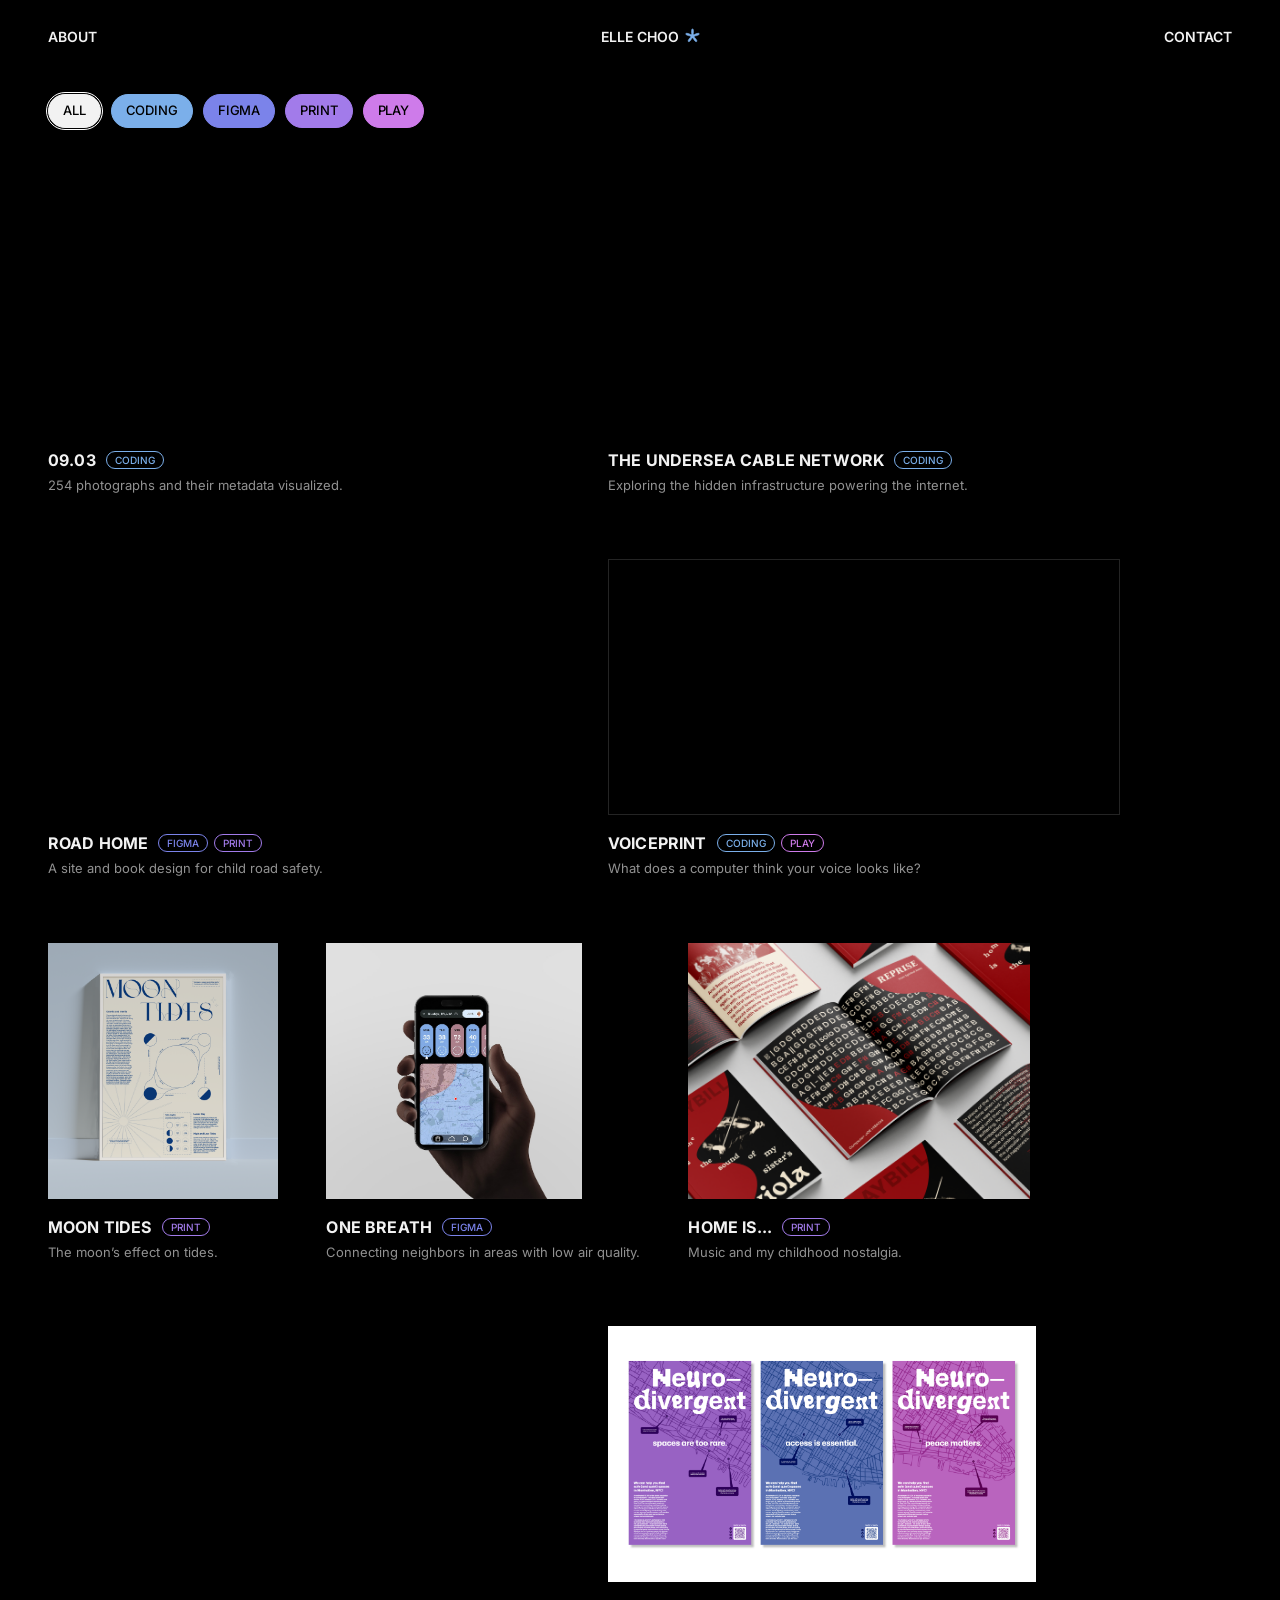
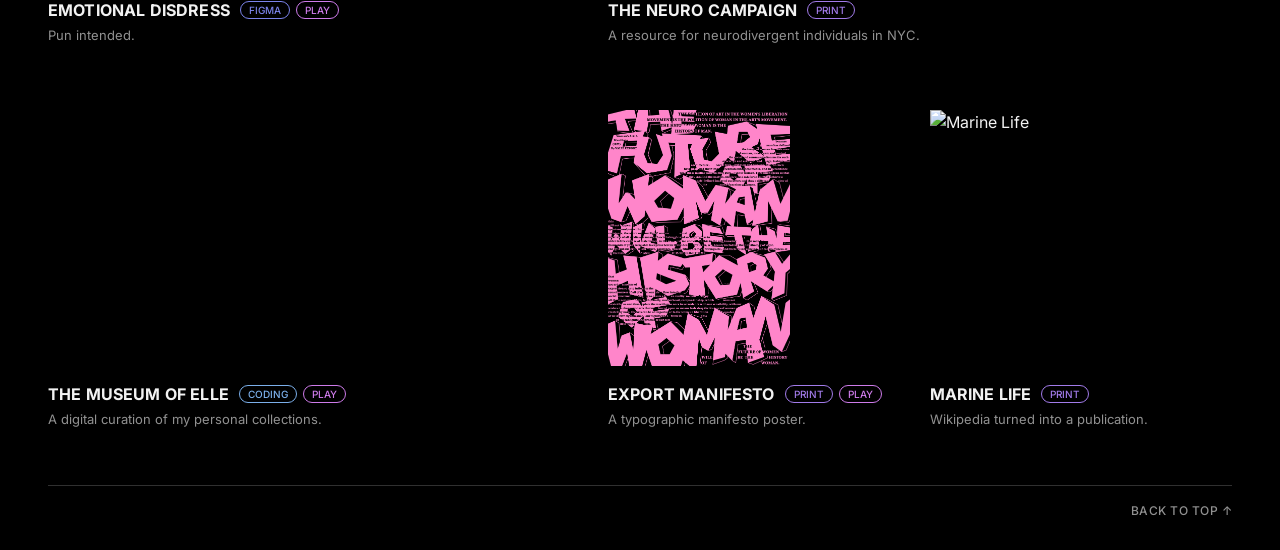
==== index.html @ d329d019 "Mobile project pages: paragraphs sit between the images" ====
<!DOCTYPE html>
<html lang="en">
<head>
  <meta charset="UTF-8">
  <meta name="viewport" content="width=device-width, initial-scale=1.0">
  <title>elle's portfolio</title>
  <meta name="description" content="Graphic and interaction design portfolio of Elle Choo.">
  <link rel="stylesheet" href="style.css">
</head>
<body>

  <header class="site-header">
    <div class="wrap">
      <a class="nav-left" href="#about">about</a>
      <a class="nav-center" href="#"><span class="nav-name nav-name--small">ELLE CHOO</span><span class="nav-name nav-name--big" aria-hidden="true">ELLE CHOO</span></a>

      <div class="nav-right">
        <button class="contact-toggle" id="contact-toggle" type="button">contact</button>
        <div class="contact-menu" id="contact-menu" hidden>
          <a id="contact-email-link" href="mailto:hello@example.com">email</a>
          <a id="contact-linkedin-link" href="#" target="_blank" rel="noopener">linkedin</a>
        </div>
      </div>
    </div>
  </header>

  <main class="wrap">

    <!-- ===================== HOME VIEW ===================== -->
    <div id="home-view">

      <div class="category-filter" id="category-filter" hidden></div>

      <section class="project-list" id="project-list"></section>

      <div class="empty-state" id="empty-state" hidden>
        <p id="empty-message">nothing posted yet — new work will show up here.</p>
      </div>

      <footer class="home-footer" id="home-footer" hidden>
        <button class="to-top" id="to-top" type="button">back to top <span aria-hidden="true">&uarr;</span></button>
      </footer>

    </div>

    <!-- ===================== ABOUT VIEW ===================== -->
    <div id="about-view" hidden>
      <div class="about-main" id="about-content"></div>
    </div>

    <!-- ===================== CONTACT VIEW (phones: the Contact nav opens this instead of a dropdown) ===================== -->
    <div id="contact-view" hidden>
      <div class="contact-page">
        <p class="contact-intro" id="contact-intro"></p>
        <a id="contact-page-email" href="mailto:hello@example.com">email</a>
        <a id="contact-page-linkedin" href="#" target="_blank" rel="noopener">linkedin</a>
      </div>
    </div>

    <!-- ===================== PROJECT VIEW ===================== -->
    <div id="project-view" hidden>
      <a class="back-link" href="#">&larr; back to work</a>

      <div class="project-layout">
        <div class="project-media" id="project-media"></div>

        <aside class="project-sidebar">
          <h1 id="project-title"></h1>
          <div class="project-meta" id="project-meta"></div>
          <p class="project-description pd-full" id="project-description"></p>
          <p class="project-description pd-first" id="project-description-first"></p>
          <a class="project-link" id="project-link" href="#" target="_blank" rel="noopener" hidden>visit site &nearr;</a>
        </aside>
      </div>

      <a class="next-project" id="next-project" href="#" hidden>
        <span class="next-project-eyebrow">Next project</span>
        <span class="next-project-title" id="next-project-title"></span>
        <span class="next-project-arrow" aria-hidden="true">&rarr;</span>
      </a>
    </div>

    <noscript>
      <p style="padding:48px 0;color:#9a9a9a;">this site needs JavaScript enabled to show the work.</p>
    </noscript>

  </main>

  <!-- ===================== LIGHTBOX ===================== -->
  <!-- Click an image, or a video's expand button, to zoom in. Carousels
       through the project's other media with the arrows / arrow keys. -->
  <div class="lightbox" id="lightbox">
    <button class="lightbox-close" id="lightbox-close" type="button" aria-label="Close">&times;</button>
    <button class="lightbox-prev" id="lightbox-prev" type="button" aria-label="Previous">&lsaquo;</button>
    <div class="lightbox-stage" id="lightbox-stage"></div>
    <button class="lightbox-next" id="lightbox-next" type="button" aria-label="Next">&rsaquo;</button>
    <div class="lightbox-counter" id="lightbox-counter"></div>
  </div>

  <!-- ===================== CUSTOM CURSOR ===================== -->
  <!-- Replaces the native pointer site-wide (mouse/trackpad only —
       left alone on touch). See setUpCustomCursor in main.js. -->
  <svg class="cursor-star" id="cursor-star" viewBox="0 0 24 24" aria-hidden="true">
    <path d="M10.18 10.19 C11.71 9.08 9.70 8.10 10.75 2.70 A1.25 1.25 0 0 1 13.25 2.70 C14.30 8.10 12.29 9.08 13.82 10.19 C15.36 11.31 15.67 9.09 21.12 8.42 A1.25 1.25 0 0 1 21.90 10.80 C17.09 13.47 15.54 11.85 14.95 13.66 C14.36 15.46 16.56 15.07 18.89 20.06 A1.25 1.25 0 0 1 16.87 21.52 C12.84 17.77 13.90 15.80 12.00 15.80 C10.10 15.80 11.16 17.77 7.13 21.52 A1.25 1.25 0 0 1 5.11 20.06 C7.44 15.07 9.64 15.46 9.05 13.66 C8.46 11.85 6.91 13.47 2.10 10.80 A1.25 1.25 0 0 1 2.88 8.42 C8.33 9.09 8.64 11.31 10.18 10.19Z"></path>
  </svg>

  <!-- All project content lives here. Edit it by opening admin.html
       locally and using the "Add / edit project" tool — it rewrites
       this block directly. Editing it by hand works too: it's just
       JSON. -->
  <script id="site-data" type="application/json">
{
  "site": {
    "name": "Elle Choo",
    "tagline": "",
    "email": "choom783@newschool.edu",
    "linkedin": "https://www.linkedin.com/in/elle-choo-a069ba279/",
    "photo": "media/images/profile-633ddd57.jpg",
    "about": "My name is Michelle, but I prefer cutting it in half and going by Elle.\n\nI'm a Communication Design student at Parsons School of Design in NYC. I'm a senior now, so if you're wondering how I spend my days, I'm probably stressing about my thesis project lol.\n\nI'm especially interested in data visualization, interaction design, and the weirdly fun intersection of design and code. I like taking information that feels complicated or overwhelming and turning it into something people can actually understand, explore, and interact with. Or sometimes, just making something entirely new out of it!\n\nMy background is rooted in graphic design, with a particular love for typography, visual systems, and all the tiny details that make a design feel right. I tend to be pretty intentional about my work, and I like when every choice has a reason behind it, whether that's the typeface, the way information is organized, how something moves, or what happens when someone interacts with it.\n\nThese days, I'm spending a lot of time in Figma, HTML, CSS, and JavaScript, with some recent experiments in Three.js and creative coding. I also have experience with publication design, motion graphics, and video editing, and I'm always happy to pick up a new tool when a project calls for it.\n\nOutside of design and school, you'll probably find me experimenting with new makeup looks, playing video games, or swimming in any body of water available.",
    "categories": [
      "CODING",
      "FIGMA",
      "PRINT",
      "PLAY"
    ],
    "aboutShort": "My name is Michelle, but I prefer cutting it in half and going by Elle.\n\nCommunication Design senior at Parsons in NYC. Probably stressing about my thesis right now.\n\nI love data visualization, interaction design, and the fun place where design meets code, turning complicated information into something people can explore.\n\nRooted in graphic design. I love typography, visual systems, and tiny details, and I like every choice to have a reason.\n\nLately: Figma, HTML, CSS, JavaScript, and experiments in Three.js. I also do publication design, motion graphics, and video editing.\n\nOutside of design, I'm into makeup, video games, and swimming in any body of water."
  },
  "projects": [
    {
      "id": "example-title",
      "title": "09.03",
      "year": "2026",
      "categories": [
        "CODING"
      ],
      "client": "",
      "summary": "254 photographs and their metadata visualized.",
      "description": "09.03 is a collection of 254 photographs taken on September 3rd across 32 years, from 1995 to 2026. Scraped from Wikimedia Commons, the project explores photographic metadata and how it can be organized and visualized. The collection begins in 1995 because earlier photographs often lacked the metadata needed for the project.\n\nThe YEAR and DEVICE layouts are inspired by tree rings, symbolizing growth and the passage of time while referencing September 3rd as my birthday. YEAR experiments with three-dimensionality, while DEVICE translates the same structure into two dimensions.\n\nNote: Please view the site from a computer. This project has not yet been adapted for mobile use.",
      "website": "https://ellechoo.github.io/256/year-tunnel/index.html",
      "thumbnail": {
        "type": "video",
        "src": "media/images/256DEMO.mov"
      },
      "media": [
        {
          "type": "video",
          "src": "media/images/256DEMO.mov",
          "caption": "Demo video of 09.03."
        },
        {
          "type": "image",
          "src": "media/images/Screenshot 2026-09-28 at 6.15.43 PM.png",
          "caption": ""
        },
        {
          "type": "image",
          "src": "media/images/Screenshot 2026-09-28 at 6.15.50 PM.png",
          "caption": ""
        },
        {
          "type": "image",
          "src": "media/images/Screenshot 2026-09-28 at 6.16.16 PM.png",
          "caption": ""
        },
        {
          "type": "image",
          "src": "media/images/Screenshot 2026-09-28 at 6.17.48 PM.png",
          "caption": ""
        },
        {
          "type": "image",
          "src": "media/images/Screenshot 2026-09-28 at 6.22.28 PM.png",
          "caption": ""
        },
        {
          "type": "image",
          "src": "media/images/Screenshot 2026-09-28 at 6.22.02 PM.png",
          "caption": ""
        },
        {
          "type": "image",
          "src": "media/images/Screenshot 2026-09-28 at 6.20.11 PM.png",
          "caption": ""
        }
      ],
      "order": 1
    },
    {
      "id": "moon-tides",
      "title": "Moon Tides",
      "year": "2025",
      "categories": [
        "PRINT"
      ],
      "client": "",
      "summary": "The moon’s effect on tides.",
      "description": "A poster explaining the science behind the moon’s effect on tides. All graphics were created in Illustrator. Inspired by the title font and the visualization of gravitational pull, I aimed for delicate, flowing visuals built from thin, continuous lines. The layout is structured to guide the viewer through the information in a clear, intuitive sequence, balancing scientific clarity with an elegant visual style.",
      "website": "",
      "thumbnail": {
        "type": "image",
        "src": "media/images/moon-tides-c93d2ccc.png"
      },
      "media": [
        {
          "type": "image",
          "src": "media/images/moon-tides-c93d2ccc.png",
          "caption": "27 x 40 inches."
        },
        {
          "type": "image",
          "src": "media/images/mooncollage-1.png",
          "caption": ""
        }
      ],
      "order": 2
    },
    {
      "id": "the-undersea-cable-network",
      "title": "The Undersea Cable Network",
      "year": "2026",
      "categories": [
        "CODING"
      ],
      "client": "",
      "summary": "Exploring the hidden infrastructure powering the internet.",
      "description": "This project is an interactive, scroll-driven visualization that explores the hidden infrastructure powering the internet. Rather than mapping cables by their physical routes, the project reveals relationships between networks through shared landing points, offering alternative ways of understanding global connectivity. Built entirely from scraped real-world data, the visualization combines generative layouts, animation, and minimalist forms to uncover patterns in ownership, geography, and the age of nearly 700 submarine cables. By transforming complex datasets into an abstract visual experience, the project invites viewers to see the internet’s physical backbone from a new perspective.\n\nNote: The mobile version has a lot of lag. I highly recommend viewing this project on a computer.",
      "website": "https://ellechoo.github.io/Complex-Images/index.html",
      "thumbnail": {
        "type": "video",
        "src": "media/images/elle_video_for_rundgang copy.mov"
      },
      "media": [
        {
          "type": "video",
          "src": "media/images/elle_video_for_rundgang copy.mov",
          "caption": "Demo of The Undersea Cable Network."
        },
        {
          "type": "image",
          "src": "media/images/20260719_140919 Topaz Gigapixel 2x scale.png",
          "caption": "Berlin University of the Arts, Rundgang 2026."
        },
        {
          "type": "image",
          "src": "media/images/20260719_140828 Topaz Gigapixel 2x scale.png",
          "caption": "Berlin University of the Arts, Rundgang 2026."
        },
        {
          "type": "image",
          "src": "media/images/image4 copy.png",
          "caption": ""
        },
        {
          "type": "image",
          "src": "media/images/image6 copy.png",
          "caption": ""
        },
        {
          "type": "image",
          "src": "media/images/image2 copy.png",
          "caption": ""
        },
        {
          "type": "image",
          "src": "media/images/image3 copy.png",
          "caption": ""
        },
        {
          "type": "image",
          "src": "media/images/image5 copy.png",
          "caption": ""
        },
        {
          "type": "image",
          "src": "media/images/image7 copy.png",
          "caption": ""
        },
        {
          "type": "image",
          "src": "media/images/mobileimage copy.jpg",
          "caption": "Mobile view of The Undersea Cable Network."
        },
        {
          "type": "video",
          "src": "media/images/mobilegallery copy.mp4",
          "caption": "Mobile view of the gallery."
        }
      ],
      "order": 3
    },
    {
      "id": "one-breath",
      "title": "One Breath",
      "year": "2025",
      "categories": [
        "FIGMA"
      ],
      "client": "",
      "summary": "Connecting neighbors in areas with low air quality.",
      "description": "One Breath is a community-focused app designed in Figma that connects neighbors living in areas with low air quality. The app provides real-time air quality updates and weekly forecasts, allowing users to better understand and anticipate environmental conditions in their neighborhood. In addition to monitoring air quality, users can connect with nearby residents through a simple messaging feature and receive timely alerts during sudden or emergency-level air quality drops. Because many of the intended users are older adults who may need additional support, the interface was designed with clarity and accessibility as top priorities. The layout is intentionally simple, with minimal navigation and clear visual hierarchy. A blue-to-orange color gradient is used consistently throughout the app to indicate shifts from good to poor air quality, allowing information to be understood quickly and intuitively. One Breathe aims to combine environmental awareness with community care, emphasizing connection, safety, and ease of use.",
      "website": "",
      "thumbnail": {
        "type": "image",
        "src": "media/images/One Breath Hand Mockup.jpeg"
      },
      "media": [
        {
          "type": "image",
          "src": "media/images/One Breath Hand Mockup.jpeg",
          "caption": ""
        },
        {
          "type": "video",
          "src": "media/images/One Breath Demo.mp4",
          "caption": "Demo of One Breath"
        },
        {
          "type": "image",
          "src": "media/images/new one breath mockup.png",
          "caption": ""
        },
        {
          "type": "image",
          "src": "media/images/one breath second mockup.png",
          "caption": ""
        }
      ],
      "order": 4
    },
    {
      "id": "home-is-the-sound-of-my-sister-s-viola",
      "title": "Home is the sound of my sister's viola",
      "galleryTitle": "Home is...",
      "year": "2025",
      "categories": [
        "PRINT"
      ],
      "client": "",
      "summary": "Music and my childhood nostalgia.",
      "description": "A booklet about the relationship between music and my childhood nostalgia. Its structure follows the flow of an orchestral performance, beginning with the overture, moving through the intermission, and ending with the finale. This format reflects my own history with music. I began playing violin at nine and later switched to viola after my orchestra instructor introduced me to it. After she passed away, the instrument became even more meaningful to me, and orchestra gave me a strong sense of belonging throughout my childhood. Although I stopped playing in high school, my younger sister later took up the viola, and hearing her play brings me back to those earlier years. Visually, the booklet aims to translate sound into typography, while the larger shapes are inspired by red stage curtains to evoke the feeling of a performance unfolding.",
      "website": "",
      "thumbnail": {
        "type": "image",
        "src": "media/images/HomeBookPic.png"
      },
      "media": [
        {
          "type": "image",
          "src": "media/images/HomeBookPic.png",
          "caption": "6 x 9 inches."
        },
        {
          "type": "image",
          "src": "media/images/zmockup-cover.png",
          "caption": ""
        },
        {
          "type": "image",
          "src": "media/images/zmockup-start.png",
          "caption": ""
        },
        {
          "type": "image",
          "src": "media/images/zmockup-swann.png",
          "caption": ""
        },
        {
          "type": "image",
          "src": "media/images/zmockup-swann2.png",
          "caption": ""
        },
        {
          "type": "image",
          "src": "media/images/zmockup-intermission.png",
          "caption": ""
        },
        {
          "type": "image",
          "src": "media/images/zmockup-reprise.png",
          "caption": ""
        },
        {
          "type": "image",
          "src": "media/images/zmockup-pianolessons.png",
          "caption": ""
        },
        {
          "type": "image",
          "src": "media/images/zmockup-finale.png",
          "caption": ""
        }
      ],
      "order": 5
    },
    {
      "id": "the-museum-of-elle",
      "title": "The Museum of Elle",
      "year": "2024",
      "categories": [
        "PLAY",
        "CODING"
      ],
      "client": "",
      "summary": "A digital curation of my personal collections.",
      "description": "A digital curation of my personal collections, mostly photographed and edited by me. Each entry offers a distinct and creative approach to presenting every collection in its own light. I kept the backgrounds simple to let the images shine.",
      "website": "",
      "thumbnail": {
        "type": "video",
        "src": "media/images/The Museum of Elle (for sophmore collection).mp4"
      },
      "media": [
        {
          "type": "video",
          "src": "media/images/The Museum of Elle (for sophmore collection).mp4",
          "caption": "Demo of The Museum of Elle."
        },
        {
          "type": "image",
          "src": "media/images/Collection New Mockup.png",
          "caption": ""
        }
      ],
      "order": 6
    },
    {
      "id": "road-home",
      "title": "Road Home",
      "year": "2026",
      "categories": [
        "FIGMA",
        "PRINT"
      ],
      "client": "",
      "summary": "A site and book design for child road safety.",
      "description": "Reflective road signs were quiet markers of guidance and caution on my daily walks to school. As protective barriers in childhood, they shaped how I understood movement, safety, and the built environment. At night, their glow revealed their subtle role as guardians in the background of everyday life. This website brings this concept to life in an interactive digital format. Combining articles from the ROAD HOME book and navigable layouts, the site explores how road signs, infrastructure, and visibility contribute to child safety in the US. Designed for parents and educators, it emphasizes the role of thoughtful environmental design in supporting children as they move through their communities. Vertical scrolling interactions guide the user through the content in a way that mimics walking down a street, reinforcing the experience of navigating these everyday spaces.\n\nThe ROAD HOME book approaches the same theme as the website ROAD HOME : Navigating Child Safety through a printed, tactile experience. It brings together photographs of road signs around my childhood elementary and middle schools with research on child road safety, using imagery and text to reflect on how these everyday visuals quietly guide and protect children in public spaces.",
      "website": "",
      "thumbnail": {
        "type": "video",
        "src": "media/images/road home website demo copy.mov"
      },
      "media": [
        {
          "type": "video",
          "src": "media/images/road home website demo copy.mov",
          "caption": "Demo of the Road Home site design."
        },
        {
          "type": "image",
          "src": "media/images/Screenshot 2026-11-03 at 10.14.53 PM.png",
          "caption": "Publication spreads (1/2)."
        },
        {
          "type": "image",
          "src": "media/images/Screenshot 2026-11-03 at 10.15.52 PM.png",
          "caption": "Publication spreads (2/2)."
        },
        {
          "type": "image",
          "src": "media/images/Screenshot 2025-11-14 at 5.50.39 PM.png",
          "caption": ""
        },
        {
          "type": "image",
          "src": "media/images/Screenshot 2025-11-14 at 5.48.52 PM.png",
          "caption": ""
        },
        {
          "type": "image",
          "src": "media/images/Screenshot 2025-11-14 at 5.56.59 PM.png",
          "caption": ""
        },
        {
          "type": "image",
          "src": "media/images/Screenshot 2025-11-14 at 5.59.51 PM.png",
          "caption": ""
        },
        {
          "type": "image",
          "src": "media/images/Screenshot 2025-11-14 at 6.00.16 PM.png",
          "caption": ""
        },
        {
          "type": "image",
          "src": "media/images/Screenshot 2025-11-14 at 6.01.27 PM.png",
          "caption": "Frames from the site."
        }
      ],
      "order": 8
    },
    {
      "id": "mantra-poster",
      "title": "EXPORT Manifesto",
      "year": "2024",
      "categories": [
        "PRINT",
        "PLAY"
      ],
      "client": "",
      "summary": "A typographic manifesto poster.",
      "description": "After researching a range of historical manifestos, I selected Women’s Art: A Manifesto (1972) by VALIE EXPORT and designed a typographic manifesto poster. Its title is set in a custom hand-drawn typeface I created, while the body text represents the foundational building blocks that shape and reveal the future women can and will build for themselves. The structured arrangement of the body text also acts as a visual metaphor for the manifesto itself, gradually revealing its central theme as the viewer moves through the composition.",
      "website": "",
      "thumbnail": {
        "type": "image",
        "src": "media/images/Manifesto Poster.jpeg"
      },
      "media": [
        {
          "type": "image",
          "src": "media/images/Manifesto Poster.jpeg",
          "caption": ""
        },
        {
          "type": "image",
          "src": "media/images/manifestocollage-1.png",
          "caption": ""
        },
        {
          "type": "image",
          "src": "media/images/woman poster.png",
          "caption": ""
        }
      ],
      "order": 9
    },
    {
      "id": "idk",
      "title": "Emotional Disdress",
      "year": "2025",
      "categories": [
        "PLAY",
        "FIGMA"
      ],
      "client": "",
      "summary": "Pun intended.",
      "description": "Inspired by classic dress-up games from my childhood, I designed a website that generates a dress based on a specific human emotion. As part of the project, we were required to incorporate generative AI imagery. Working within that limitation, I became interested in what happens when a computer-generated algorithm tries to interpret something as subjective and complex as human emotion, translating nuanced feelings into visual forms like “dresses.” Rather than focusing on basic emotions like happiness or sadness, the game explores more specific feelings that many people may experience but not have a name for. Because the game introduces users to unfamiliar emotional vocabulary, I wanted the experience to be both playful and educational. I used clear directions and accessible sans-serif typography to make the information easy to understand and navigate. The AI-generated dresses are paired with a hand-drawn figure that I illustrated, creating a contrast between the artificial, computer-generated imagery and a more personal, human element.",
      "website": "",
      "thumbnail": {
        "type": "video",
        "src": "media/images/Dress Up Demo Video.mov"
      },
      "media": [
        {
          "type": "video",
          "src": "media/images/Dress Up Demo Video.mov",
          "caption": ""
        },
        {
          "type": "image",
          "src": "media/images/Dress Up Mockup.png",
          "caption": ""
        }
      ],
      "order": 10
    },
    {
      "id": "marine-life",
      "title": "Marine Life",
      "year": "2024",
      "categories": [
        "PRINT"
      ],
      "client": "",
      "summary": "Wikipedia turned into a publication.",
      "description": "A publication that transforms the Wikipedia page on marine life into a curated print experience. Both text and images from the original page are reinterpreted, with visuals stylized using a limited color palette in Photoshop. The book features Minion Pro for body text and Charter for emphasized content.",
      "website": "",
      "thumbnail": {
        "type": "image",
        "src": "media/images/Book_Mockup_1.png"
      },
      "media": [
        {
          "type": "image",
          "src": "media/images/Book_Mockup_1.png",
          "caption": ""
        },
        {
          "type": "image",
          "src": "media/images/Book_Mockup_vert.png",
          "caption": ""
        },
        {
          "type": "image",
          "src": "media/images/Book_Mockup_moon.png",
          "caption": ""
        },
        {
          "type": "image",
          "src": "media/images/Book_Mockup_snake.png",
          "caption": ""
        },
        {
          "type": "image",
          "src": "media/images/Book_Mockup_6.png",
          "caption": ""
        },
        {
          "type": "image",
          "src": "media/images/Marine Life Square.jpeg",
          "caption": ""
        }
      ],
      "order": 11
    },
    {
      "id": "x",
      "title": "The Neuro Campaign",
      "year": "2025",
      "categories": [
        "PRINT"
      ],
      "client": "",
      "summary": "A resource for neurodivergent individuals in NYC.",
      "description": "A conceptual campaign promoting a resource for neurodivergent individuals in New York City. As a city defined by noise, lights, and constant motion, New York can be overwhelming for those seeking accessible or sensory-friendly spaces. This campaign envisions wayfinding and awareness materials placed throughout streets and subway stations to guide people toward supportive environments.\n\nThe posters map upper, mid, and lower Manhattan, highlighting neurodivergent-friendly locations such as quiet parks, low-sensory cafés, and community spaces. Designed as a connected set, they align to create one continuous visual map, reinforcing the idea that accessibility should be an integrated part of the city. The goal is to help New York feel more navigable and welcoming by making pockets of comfort and community easier to find.",
      "website": "",
      "thumbnail": {
        "type": "image",
        "src": "media/images/Screenshot 2026-11-03 at 10.17.00 PM.png"
      },
      "media": [
        {
          "type": "image",
          "src": "media/images/Screenshot 2026-11-03 at 10.17.00 PM.png",
          "caption": ""
        },
        {
          "type": "image",
          "src": "media/images/Neuro Square Mockuo.jpeg",
          "caption": "27 x 40 in each."
        }
      ],
      "order": 12
    },
    {
      "id": "voiceprint",
      "title": "Voiceprint",
      "galleryTitle": "",
      "outline": true,
      "year": "2026",
      "categories": [
        "CODING",
        "PLAY"
      ],
      "client": "",
      "summary": "What does a computer think your voice looks like?",
      "description": "We recognize the people we know by their voice in an instant, but we rarely stop to look at what makes a voice its own. Voiceprint makes those qualities visible in an interesting way.\n\nA visitor reads a short passage about a poodle named Momo, chosen because it covers a wide range of English sounds. While they read, the site listens and measures their voice right in the browser, then builds a 3D voiceprint where every visual part stands for something real. The core takes its color from the note their voice sits on: the twelve notes go round the color wheel, lower voices come out deeper and higher voices paler. Its surface shows timbre, with sun rays for bright voices, a swirl for dark ones, a soft misty edge for breathy voices and spikes for raspy ones. Colored patches across the core map how they shape their vowels, and a structure around it shows their accent, with each accent family taking its own form and mixed accents layering together. Small stars mark the pauses in their reading, and a turning ring of rocks shows how fast they speak, colored by the highest note they reached.\n\nEach portrait comes with a plain-language breakdown that explains what was measured and how it shaped the picture. It then joins a public archive, where visitors can browse every voice as a drifting field or a turning globe, search by name, and filter by accent, note and timbre. The recording itself is never stored, only the measurements.\n\nBuilt with Three.js, the Web Audio API, an in-browser accent classifier (CommonAccent) and Supabase.\n\nDesigned for both PC and Mobile.",
      "website": "https://ellechoo.github.io/Thesis_Prototype_1/",
      "thumbnail": {
        "type": "video",
        "src": "media/images/voiceprintdemo.mp4"
      },
      "media": [
        {
          "type": "video",
          "src": "media/images/voiceprintdemo.mp4",
          "caption": "Demo video for PC."
        },
        {
          "type": "grid",
          "columns": 2,
          "caption": "",
          "images": [
            {
              "src": "media/images/voiceprint-pc/Screenshot 2026-11-03 at 11.11.41 PM.png"
            },
            {
              "src": "media/images/voiceprint-pc/Screenshot 2026-11-03 at 11.15.28 PM.png"
            },
            {
              "src": "media/images/voiceprint-pc/Screenshot 2026-11-03 at 11.16.13 PM.png"
            },
            {
              "src": "media/images/voiceprint-pc/Screenshot 2026-11-03 at 11.16.50 PM.png"
            },
            {
              "src": "media/images/voiceprint-pc/Screenshot 2026-11-03 at 11.17.28 PM.png"
            },
            {
              "src": "media/images/voiceprint-pc/Screenshot 2026-11-03 at 11.17.47 PM.png"
            },
            {
              "src": "media/images/voiceprint-pc/Screenshot 2026-11-03 at 11.16.59 PM.png"
            },
            {
              "src": "media/images/voiceprint-pc/Screenshot 2026-11-03 at 11.14.57 PM.png"
            },
            {
              "src": "media/images/voiceprint-pc/Screenshot 2026-11-03 at 11.19.09 PM.png"
            },
            {
              "src": "media/images/voiceprint-pc/Screenshot 2026-11-03 at 11.19.54 PM.png"
            }
          ]
        },
        {
          "type": "video",
          "src": "media/images/voiceprint-mobile-demo.mp4",
          "caption": "Demo video for mobile."
        },
        {
          "type": "grid",
          "columns": 3,
          "caption": "",
          "images": [
            {
              "src": "media/images/voiceprint-mobile-screenshots/01-join.png"
            },
            {
              "src": "media/images/voiceprint-mobile-screenshots/02-record.png"
            },
            {
              "src": "media/images/voiceprint-mobile-screenshots/03-recording.png"
            },
            {
              "src": "media/images/voiceprint-mobile-screenshots/04-voiceprint.png"
            },
            {
              "src": "media/images/voiceprint-mobile-screenshots/04.5-voiceprint-points-hidden.png"
            },
            {
              "src": "media/images/voiceprint-mobile-screenshots/05-voiceprint-accent.png"
            },
            {
              "src": "media/images/voiceprint-mobile-screenshots/06-voiceprint-rate.png"
            },
            {
              "src": "media/images/voiceprint-mobile-screenshots/06.5-download-id-card.png"
            },
            {
              "src": "media/images/voiceprint-mobile-screenshots/07-voiceprint-pauses.png"
            },
            {
              "src": "media/images/voiceprint-mobile-screenshots/08-measurements.png"
            },
            {
              "src": "media/images/voiceprint-mobile-screenshots/09-accent.png"
            },
            {
              "src": "media/images/voiceprint-mobile-screenshots/10-timbre.png"
            },
            {
              "src": "media/images/voiceprint-mobile-screenshots/11-rhythm.png"
            },
            {
              "src": "media/images/voiceprint-mobile-screenshots/12-vowels.png"
            },
            {
              "src": "media/images/voiceprint-mobile-screenshots/13-archive.png"
            },
            {
              "src": "media/images/voiceprint-mobile-screenshots/14-archive-filter.png"
            },
            {
              "src": "media/images/voiceprint-mobile-screenshots/15-archive-filtered.png"
            },
            {
              "src": "media/images/voiceprint-mobile-screenshots/16-archive-globe.png"
            }
          ]
        }
      ],
      "order": 13
    }
  ]
}
  </script>

  <script src="main.js" defer></script>
</body>
</html>
---- style.css ----
/* ============================================
   PORTFOLIO — base styles
   Black & white, Inter throughout.
   ============================================ */

@import url('https://fonts.googleapis.com/css2?family=Inter:ital,wght@0,400;0,500;0,600;0,700;1,500;1,600&display=swap');

/* Array (Frode Helland, via Fontshare — free for personal/commercial
   use) — used for headings only (Semibold), see .project-sidebar h1 /
   .next-project-title below, plus the nav name on the about page
   (body.is-about .nav-center). Everything else stays Inter. */
@font-face {
  font-family: 'Array';
  src: url('fonts/Array-Regular.woff2') format('woff2');
  font-weight: 400;
  font-style: normal;
  font-display: swap;
}
@font-face {
  font-family: 'Array';
  src: url('fonts/Array-Semibold.woff2') format('woff2');
  font-weight: 600;
  font-style: normal;
  font-display: swap;
}
@font-face {
  font-family: 'Array';
  src: url('fonts/Array-Bold.woff2') format('woff2');
  font-weight: 700;
  font-style: normal;
  font-display: swap;
}

:root {
  /* Dark theme: black page background, off-white ink, and a slightly
     raised "surface" tone for cards/menus/placeholders so they read
     as distinct from the page behind them. */
  --bg: #000000;
  --ink: #f2f2f2;
  --surface: #1a1a1a;
  --surface-hover: #262626;
  --line: #303030;
  --max-width: 1600px;
  --gutter: 48px;
  --header-height: 64px;
  /* Shared height for every home-page thumbnail (see .project-image
     below) — width is whatever that height works out to for each
     item's own ratio, so nothing gets cropped. Scales with viewport
     width so it stays proportionate at any window size; the min/max
     just keep it from ever going absurdly small or large. Calibrated
     to match "09.03"'s video at a normal desktop width. */
  --thumb-height: clamp(120px, 20vw, 360px);
  /* Vertical gap between gallery rows only — deliberately its own
     variable rather than reusing --gutter (that one's shared by 6
     other things sitewide: page padding, the gallery's own side
     padding/column-gap, project-media/project-layout gaps, and the
     about-page gap), so it can be larger than the row-to-row column
     gap without changing any of those. */
  --gallery-row-gap: 64px;
}

@media (max-width: 600px) {
  :root {
    --gutter: 20px;
    --gallery-row-gap: 32px;
  }
}

* {
  box-sizing: border-box;
}

html {
  -webkit-font-smoothing: antialiased;
  scroll-behavior: smooth;
  /* Nothing may make the page wider than the screen (that is what let a
     phone zoom out and shifted the nav); content wraps instead. */
  overflow-x: clip;
}

body {
  overflow-x: clip;
  margin: 0;
  background: var(--bg);
  color: var(--ink);
  font-family: 'Inter', -apple-system, BlinkMacSystemFont, sans-serif;
  font-weight: 400;
  line-height: 1.5;
}

a {
  color: inherit;
  text-decoration: none;
}

img, video {
  max-width: 100%;
  display: block;
}

/* Keeps a single word from being stranded alone on the last line of a
   paragraph (an "orphan"). Chrome/Edge/Safari only for now — Firefox
   just wraps normally, so this is a safe, no-downside addition. */
p, figcaption {
  text-wrap: pretty;
}

a:focus-visible,
button:focus-visible,
[tabindex]:focus-visible {
  outline: 2px solid var(--ink);
  outline-offset: 3px;
}

@media (prefers-reduced-motion: reduce) {
  html { scroll-behavior: auto; }
}

/* ---------- Layout shell ---------- */

.wrap {
  max-width: var(--max-width);
  margin: 0 auto;
  padding: 0 var(--gutter);
  width: 100%;
}

/* ---------- Header / nav ---------- */
/* Three items, evenly spread: About / Name / Contact. */

.site-header {
  position: sticky;
  top: 0;
  z-index: 100;
  background: var(--bg);
  height: var(--header-height);
  display: flex;
  align-items: center;
}

/* A little extra air above the nav on larger screens. */
@media (min-width: 601px) {
  .site-header { padding-top: 8px; }
}

.site-header .wrap {
  display: grid;
  grid-template-columns: 1fr auto 1fr;
  align-items: center;
}

.site-header a,
.site-header button.contact-toggle {
  font-size: 14px;
  font-weight: 600;
  text-transform: uppercase;
  color: var(--ink);
  text-decoration: none;
}

.nav-left { justify-self: start; }
.nav-center { justify-self: center; }

/* The name is two stacked copies (see index.html): .nav-name--small is
   the normal in-flow nav text, and .nav-name--big is a second copy
   in the heading font (same as a project page's title,
   .project-sidebar h1), positioned absolutely so it never changes the
   header's layout — About / Contact stay put on every page. On the
   about page (main.js toggles body.is-about) the big copy scales/fades
   up from the small one's size and spot while the small copy fades
   out, which is what makes the change read as one smooth morph
   instead of a font snap. Its cap-tops are lined up with About /
   Contact's (see --nav-big-top below). */
.nav-center {
  position: relative;
  display: grid;
  justify-items: center;
}
.nav-name {
  grid-area: 1 / 1;
  white-space: nowrap;
  transition: opacity 0.45s ease, transform 0.55s cubic-bezier(0.22, 0.8, 0.25, 1);
}
/* On :root (not just the header) so the about page can size its photo
   from the same variable. */
:root {
  /* Big name size = project-page title size. */
  --nav-big-size: clamp(32px, 3.8vw, 48px);
  /* Vertical offset of the big copy's line box from the link's top so
     its capital letters start at the same height as About / Contact's
     (measured: cap-top sits ~0.26em below the top of a line-height:1.1
     Array line box; About's own caps sit ~6px below its box top). */
  --nav-big-top: calc(6px - 0.26 * var(--nav-big-size));
}
.nav-name--big {
  position: absolute;
  left: 50%;
  top: var(--nav-big-top);
  font-family: 'Array', 'Inter', -apple-system, BlinkMacSystemFont, sans-serif;
  font-size: var(--nav-big-size);
  font-weight: 600;
  letter-spacing: -0.01em;
  line-height: 1.1;
  opacity: 0;
  /* Shrunk to ~the small copy's size, scaling about its cap-top line
     so the two copies' tops stay glued together during the morph. */
  transform: translateX(-50%) scale(0.3);
  transform-origin: 50% calc(0.26 * var(--nav-big-size));
  pointer-events: none;
}
body.is-about .nav-name--big {
  opacity: 1;
  transform: translateX(-50%) scale(1);
  pointer-events: auto;
}
body.is-about .nav-name--small {
  opacity: 0;
}

/* Current-page indicator: a small starfish (same shape as
   the cursor) just right of the nav item for the page you're on.
   Absolutely positioned, so it never nudges the nav's layout; fades
   as aria-current moves between items. */
.nav-left,
.nav-center {
  position: relative;
}
.nav-left::after,
.nav-center::after {
  content: "";
  position: absolute;
  left: 100%;
  top: 50%;
  width: 15px;
  height: 15px;
  margin: -8px 0 0 6px;
  background: hsl(212, 72%, 70%);
  -webkit-mask: url("data:image/svg+xml,%3Csvg xmlns='http://www.w3.org/2000/svg' viewBox='0 0 24 24'%3E%3Cpath d='M10.18 10.19 C11.71 9.08 9.70 8.10 10.75 2.70 A1.25 1.25 0 0 1 13.25 2.70 C14.30 8.10 12.29 9.08 13.82 10.19 C15.36 11.31 15.67 9.09 21.12 8.42 A1.25 1.25 0 0 1 21.90 10.80 C17.09 13.47 15.54 11.85 14.95 13.66 C14.36 15.46 16.56 15.07 18.89 20.06 A1.25 1.25 0 0 1 16.87 21.52 C12.84 17.77 13.90 15.80 12.00 15.80 C10.10 15.80 11.16 17.77 7.13 21.52 A1.25 1.25 0 0 1 5.11 20.06 C7.44 15.07 9.64 15.46 9.05 13.66 C8.46 11.85 6.91 13.47 2.10 10.80 A1.25 1.25 0 0 1 2.88 8.42 C8.33 9.09 8.64 11.31 10.18 10.19Z' stroke='black' stroke-width='0.9' stroke-linejoin='round'/%3E%3C/svg%3E") center / contain no-repeat;
  mask: url("data:image/svg+xml,%3Csvg xmlns='http://www.w3.org/2000/svg' viewBox='0 0 24 24'%3E%3Cpath d='M10.18 10.19 C11.71 9.08 9.70 8.10 10.75 2.70 A1.25 1.25 0 0 1 13.25 2.70 C14.30 8.10 12.29 9.08 13.82 10.19 C15.36 11.31 15.67 9.09 21.12 8.42 A1.25 1.25 0 0 1 21.90 10.80 C17.09 13.47 15.54 11.85 14.95 13.66 C14.36 15.46 16.56 15.07 18.89 20.06 A1.25 1.25 0 0 1 16.87 21.52 C12.84 17.77 13.90 15.80 12.00 15.80 C10.10 15.80 11.16 17.77 7.13 21.52 A1.25 1.25 0 0 1 5.11 20.06 C7.44 15.07 9.64 15.46 9.05 13.66 C8.46 11.85 6.91 13.47 2.10 10.80 A1.25 1.25 0 0 1 2.88 8.42 C8.33 9.09 8.64 11.31 10.18 10.19Z' stroke='black' stroke-width='0.9' stroke-linejoin='round'/%3E%3C/svg%3E") center / contain no-repeat;
  opacity: 0;
  transition: opacity 0.35s ease;
  pointer-events: none;
}
.nav-right[aria-current="page"]::after {
  content: "";
  position: absolute;
  right: 100%;
  top: 50%;
  width: 15px;
  height: 15px;
  margin: -8px 6px 0 0;
  background: hsl(212, 72%, 70%);
  -webkit-mask: url("data:image/svg+xml,%3Csvg xmlns='http://www.w3.org/2000/svg' viewBox='0 0 24 24'%3E%3Cpath d='M10.18 10.19 C11.71 9.08 9.70 8.10 10.75 2.70 A1.25 1.25 0 0 1 13.25 2.70 C14.30 8.10 12.29 9.08 13.82 10.19 C15.36 11.31 15.67 9.09 21.12 8.42 A1.25 1.25 0 0 1 21.90 10.80 C17.09 13.47 15.54 11.85 14.95 13.66 C14.36 15.46 16.56 15.07 18.89 20.06 A1.25 1.25 0 0 1 16.87 21.52 C12.84 17.77 13.90 15.80 12.00 15.80 C10.10 15.80 11.16 17.77 7.13 21.52 A1.25 1.25 0 0 1 5.11 20.06 C7.44 15.07 9.64 15.46 9.05 13.66 C8.46 11.85 6.91 13.47 2.10 10.80 A1.25 1.25 0 0 1 2.88 8.42 C8.33 9.09 8.64 11.31 10.18 10.19Z' stroke='black' stroke-width='0.9' stroke-linejoin='round'/%3E%3C/svg%3E") center / contain no-repeat;
  mask: url("data:image/svg+xml,%3Csvg xmlns='http://www.w3.org/2000/svg' viewBox='0 0 24 24'%3E%3Cpath d='M10.18 10.19 C11.71 9.08 9.70 8.10 10.75 2.70 A1.25 1.25 0 0 1 13.25 2.70 C14.30 8.10 12.29 9.08 13.82 10.19 C15.36 11.31 15.67 9.09 21.12 8.42 A1.25 1.25 0 0 1 21.90 10.80 C17.09 13.47 15.54 11.85 14.95 13.66 C14.36 15.46 16.56 15.07 18.89 20.06 A1.25 1.25 0 0 1 16.87 21.52 C12.84 17.77 13.90 15.80 12.00 15.80 C10.10 15.80 11.16 17.77 7.13 21.52 A1.25 1.25 0 0 1 5.11 20.06 C7.44 15.07 9.64 15.46 9.05 13.66 C8.46 11.85 6.91 13.47 2.10 10.80 A1.25 1.25 0 0 1 2.88 8.42 C8.33 9.09 8.64 11.31 10.18 10.19Z' stroke='black' stroke-width='0.9' stroke-linejoin='round'/%3E%3C/svg%3E") center / contain no-repeat;
  pointer-events: none;
}
.nav-left[aria-current="page"]::after,
.nav-center[aria-current="page"]::after {
  opacity: 1;
}

/* Small note to the right of a nav item (and its star) on hover /
   keyboard focus. main.js sets data-tip on .nav-center (and on
   .nav-left away from the about page) depending on the page. */
.nav-left::before,
.nav-center::before {
  content: "\2190\00a0\00a0" attr(data-tip);
  position: absolute;
  /* past the star: 9px gap + 13px star + 10px breathing room */
  left: calc(100% + 29px);
  top: 50%;
  z-index: 20;
  padding: 6px 10px;
  border-radius: 999px;
  background: var(--ink);
  color: var(--bg, #fff);
  font-family: 'Inter', sans-serif;
  font-size: 12px;
  font-weight: 500;
  line-height: 1.2;
  letter-spacing: 0;
  text-transform: none;
  white-space: nowrap;
  opacity: 0;
  transform: translate(-4px, -50%);
  transition: opacity 0.2s ease, transform 0.25s ease;
  pointer-events: none;
}
/* On the about page the star lives at ABOUT and the big name is wider
   than the link box, so start the note just past the big name's right
   edge (it is ~4.98x the font size wide) and centre it on the big name. */
/* About's star only ever shows on the about page, where its note is off,
   so the About note sits snug against the word instead. */
.nav-left::before {
  left: calc(100% + 14px);
}
body.is-about .nav-center::before {
  left: calc(50% + var(--nav-big-size) * 2.49 + 16px);
  top: calc(var(--nav-big-top) + var(--nav-big-size) * 0.55);
}
.nav-left[data-tip]:hover::before,
.nav-left[data-tip]:focus-visible::before,
.nav-center[data-tip]:hover::before,
.nav-center[data-tip]:focus-visible::before {
  opacity: 0.85;
  transform: translate(0, -50%);
  transition-delay: 0.15s;
}
.nav-left:not([data-tip])::before,
.nav-center:not([data-tip])::before { display: none; }
/* Not enough room beside the nav items on narrow screens. */
@media (max-width: 800px) {
  .nav-left::before,
  .nav-center::before { display: none; }
}

@media (prefers-reduced-motion: reduce) {
  .nav-name,
  .nav-left::after,
  .nav-left::before,
  .nav-center::after,
  .nav-center::before {
    transition: none;
  }
}

.nav-right { justify-self: end; position: relative; display: flex; align-items: center; }

/* Hover: the text turns the same light blue as the DATA VIZ filter pill
   (the first category's hue in main.js: hsl(212, 72%, 70%)) instead of
   getting an underline. */
.site-header a,
.site-header button.contact-toggle {
  transition: color 0.2s ease;
}
.site-header a:hover,
.site-header a:focus-visible,
.site-header button.contact-toggle:hover,
.site-header button.contact-toggle:focus-visible {
  color: hsl(212, 72%, 70%);
  text-decoration: none;
}

button.contact-toggle {
  background: none;
  border: none;
  padding: 0;
  margin: 0;
  font-family: inherit;
  cursor: pointer;
}

/* ---------- Header: contact dropdown ---------- */
/* Hidden by default; shown on hover (mouse) or via the .is-open class
   (click — needed for touch, and to keep it open once opened). Uses
   a real "display:none" default rather than the [hidden] attribute,
   since an author rule elsewhere would otherwise be free to override
   [hidden]'s display: none.

   The menu opens wider than the "Contact" button and sits a few
   pixels below it, so a straight-line move from the button into the
   menu can dip outside both boxes for a moment (button is narrow,
   menu is wide) and lose :hover before it arrives. The ::before below
   is an invisible strip sized to the menu's own width/position, so
   that entire path stays "inside" nav-right the whole way down. */

.contact-menu {
  display: none;
  position: absolute;
  top: calc(100% + 12px);
  right: 0;
  align-items: flex-end;
  gap: 12px;
  flex-direction: column;
}

.nav-right::before {
  content: "";
  position: absolute;
  top: 100%;
  right: 0;
  width: 160px; /* matches .contact-menu's min-width */
  height: 12px; /* matches the gap above */
}

.nav-right:hover .contact-menu,
.contact-menu.is-open {
  display: flex;
}

/* Each link is its own white pill, same shape and type as the filter pills. */
.contact-menu a {
  display: block;
  white-space: nowrap;
  font-size: 13px;
  font-weight: 500;
  line-height: 1.5;
  letter-spacing: -0.01em;
  text-transform: uppercase;
  padding: 6px 14px;
  border-radius: 999px;
  border: 1px solid var(--pill-color);
  background: var(--pill-color);
  color: var(--bg);
  outline: 1px solid transparent;
  outline-offset: 1.5px;
  transition: outline-color 0.15s ease;
  animation: contact-pill-in 0.25s cubic-bezier(0.25, 0.8, 0.3, 1) both;
}
.contact-menu a { --pill-color: #ffffff; }
.contact-menu a:nth-child(2) { animation-delay: 0.05s; }
/* Hover: the same white ring the filter pills show (the text stays dark
   — the header's blue-on-hover text colour would vanish on the fill). */
.contact-menu a:hover,
.contact-menu a:focus-visible {
  color: var(--bg);
  outline-color: #ffffff;
  opacity: 1;
}
.contact-menu a[hidden] { display: none; }
@keyframes contact-pill-in {
  from { opacity: 0; transform: translateY(-6px); }
  to { opacity: 1; transform: none; }
}
@media (prefers-reduced-motion: reduce) {
  .contact-menu a { animation: none; }
}

/* ---------- Home: empty state ---------- */

.empty-state {
  padding: 96px 0;
  text-align: center;
  color: var(--ink);
  font-size: 15px;
}

/* ---------- Home: category filter ---------- */

.category-filter {
  --ring-off: 2.5; /* how far (px) the active/hover ring reaches past a pill */
  position: relative;
  display: flex;
  flex-wrap: wrap;
  gap: 10px;
  padding: 30px 0 0;
}

/* A single shared ring that slides between pills on hover, rather than
   each pill drawing its own. Sized/positioned in JS (renderCategoryFilter)
   to sit just outside whichever pill is being hovered, and its left/top/
   width/height transitions are what make it glide from one to the next
   instead of jumping. Stays white regardless of the pill's own color, and
   is fully separate from the colored .is-active ring below (a pill can
   show both at once — its own colored "selected" ring, plus this white
   one while the mouse happens to be over it). */
.pill-hover-ring {
  position: absolute;
  box-sizing: border-box;
  border-radius: 999px;
  border: 1px solid #ffffff;
  opacity: 0;
  pointer-events: none;
  transition: left 0.18s ease, top 0.18s ease, width 0.18s ease, height 0.18s ease, opacity 0.15s ease;
}

/* Always filled with its category color and dark text — pressed and
   unpressed look the same fill-wise, unlike the always-outlined
   .pill-tag badges below (that outline/fill contrast is what tells
   the two apart). The only thing that marks "selected" is the outer
   ring (outline), toggled on in .is-active below. */
.pill {
  font-family: inherit;
  font-size: 13px;
  font-weight: 500;
  line-height: 1.5;
  letter-spacing: -0.01em;
  text-transform: uppercase;
  padding: 6px 14px;
  border-radius: 999px;
  border: 1px solid var(--tag-color, var(--ink));
  background: var(--tag-color, var(--ink));
  color: var(--bg);
  cursor: pointer;
  transition: outline-color 0.15s ease;
  outline: 1px solid transparent;
  outline-offset: calc(var(--ring-off, 2.5) * 1px - 1px);
}

.pill.is-active {
  outline-color: #ffffff;
}

/* Small, read-only version of the same pill shape — used as the tag
   badges under each project and in the project page's meta row, so
   they read as "the same thing" as the filter above, just quieter. */
.pill-tag {
  display: inline-block;
  font-size: 11px;
  font-weight: 500;
  padding: 4px 11px;
  border-radius: 999px;
  border: 1px solid var(--tag-color, var(--line));
  color: var(--tag-color, var(--ink));
}

/* ---------- Home: project grid ---------- */
/* A "justified gallery" row layout: every thumbnail shares the same
   height (--thumb-height, set on :root), and each one's width is
   whatever that height works out to for its own ratio — a square
   stays square, a wide video stays wide, nothing is cropped or
   stretched. An item that doesn't fit the remaining space in a row
   just wraps to the next one. Captions below each thumbnail stay
   small and minimal (just tag pills + a modest title). Click a card
   to see the project's full write-up on its own page. */

.project-list {
  padding: var(--gutter) 0 40px;
  display: flex;
  flex-wrap: wrap;
  column-gap: var(--gutter);
  row-gap: var(--gallery-row-gap);
}

/* Phones: a little more air between the filter pills and the first row. */
@media (max-width: 600px) {
  .project-list {
    padding-top: 36px;
  }
}

/* .project-list's own "display: flex" above would otherwise beat the
   browser's default [hidden] rule (same specificity, but an author
   rule always wins over the user-agent one) — same trap as the
   contact-menu below. Needed so hiding the whole grid when a filter
   matches nothing actually hides it. */
.project-list[hidden] {
  display: none;
}

.project-card {
  position: relative;
  cursor: pointer;
  flex: 0 0 auto;
  max-width: 100%;
}

/* No background here (deliberately, see below) and left-aligned
   rather than centered: when a card's width gets pulled wider than
   this image by a long caption below it (.project-caption-top,
   further down), the image should just sit flush left in that extra
   space, with the leftover area reading as plain page background —
   not a visibly different-colored box padded out around it. */
.project-image {
  position: relative;
  height: var(--thumb-height);
  display: flex;
  align-items: center;
  justify-content: flex-start;
}

.project-image img,
.project-image video {
  display: block;
  height: 100%;
  width: auto;
  max-width: 100%;
}

/* Deliberately small and quiet — just enough to identify the project,
   nothing competing with the image above it. */
.project-caption {
  min-width: 0;
  margin-top: 16px;
}

/* Title + category tags share a row, tags sitting right after the
   title rather than pushed out to the far edge (justify-content:
   flex-start, not space-between) — so the gap between them is always
   just the gap value below, the same fixed minimum on every card at
   every screen width, instead of stretching to fill however wide the
   card happens to be. That stretch was the problem this replaced: at
   narrower widths the thumbnail (and so the card) is still often
   wider than title + tags together, and space-between was spreading
   that leftover width out as a growing gap instead of leaving it as
   plain trailing space. flex-wrap: nowrap (plus flex-shrink: 0 +
   white-space: nowrap on .name below, and flex-shrink: 0 on the tags)
   means this row is never allowed to drop the tags to a second line
   or compress anything to fit — title and tags always stay on one
   line at their natural width. Left in normal flow (unlike the image
   above, .project-card doesn't constrain this), so when that natural
   width is wider than the thumbnail (a long title on a narrow/
   portrait image, e.g. a poster), the card itself simply grows to
   fit it — same "justified gallery" wrapping as everything else,
   just with the caption driving the width instead of the image; the
   next card in the row just wraps down if there's no longer room for
   it. The image itself never stretches or gains a background to fill
   that extra width (see .project-image above) — it stays its own
   natural size, flush left under the start of the title. */
.project-caption-top {
  display: flex;
  align-items: center;
  justify-content: flex-start;
  flex-wrap: wrap; /* only wraps when title + tags are wider than the screen */
  gap: 6px 10px;
}

.project-tags {
  display: flex;
  flex-wrap: wrap;
  gap: 6px;
  flex-shrink: 0;
}

/* A touch smaller here than the pill-tag default so a full set of
   tags comfortably fits alongside the title on one line -- sized
   (font-size + tight line-height + padding together) so the capsule's
   own outline reads at about the same height as the title text's
   actual letterforms next to it (.project-caption .name, above,
   is bold + line-height: 1.5, so its 24px box is mostly invisible
   leading around ~17px of visible glyph -- matching that box height
   here would make the tag's visible border look oversized next to it,
   since every pixel of the tag's box is visible, drawn edge). Gallery
   only: this overrides just .project-tags .pill-tag, not the shared
   .pill-tag class the project detail page's own meta-row tags use. */
.project-tags .pill-tag {
  font-size: 10px;
  line-height: 1.2;
  padding: 2px 8px;
}

.project-caption .name {
  display: block;
  font-size: 16px;
  font-weight: 700;
  /* All-caps only on the gallery cards (this class isn't used on the
     project detail page's own title, .project-sidebar h1) -- letter-
     spacing loosened from -0.01em since tight negative tracking reads
     cramped once the letters are capitals. */
  text-transform: uppercase;
  letter-spacing: 0.01em;
  /* One line at its natural width, unless that is wider than the screen.
     It only ever breaks between words (a single word is split only if it is
     wider than the whole card), so a title can't lose its last letter. */
  min-width: 0;
  max-width: 100%;
  overflow-wrap: break-word;
}

/* Subdued relative to the (now bold) title above it -- a quiet
   one-line blurb, not competing for attention. */
.project-caption .summary {
  display: block;
  font-size: 13px;
  font-weight: 400;
  margin-top: 4px;
  opacity: 0.6;
}

/* ---------- Project page ---------- */
/* Media on the left, a ~1/3-width sidebar (title / meta / description)
   on the right, with the full write-up — the home grid only shows a
   small caption per thumbnail. Click any image, or a video's expand
   button, to see it larger in the lightbox (below). */

.back-link {
  display: inline-block;
  font-size: 12px;
  font-weight: 400;
  color: var(--ink);
  text-decoration: underline;
  text-underline-offset: 2px;
  margin: 32px 0 24px;
  transition: color 0.2s ease;
}

/* "back to work" and "visit site" turn the same light blue as the nav on hover. */
.back-link:hover,
.back-link:focus-visible,
.project-link:hover,
.project-link:focus-visible {
  color: hsl(212, 72%, 70%);
}

.project-layout {
  display: grid;
  grid-template-columns: minmax(0, 1fr) minmax(280px, 33%);
  align-items: start;
  gap: var(--gutter);
  padding-bottom: 72px;
}

.project-media {
  display: flex;
  flex-direction: column;
  gap: var(--gutter);
  min-width: 0;
}

.project-media figure {
  position: relative;
  margin: 0;
}

/* Two "skinny" (notably taller-than-wide) images that fall next to
   each other get grouped into one of these by main.js instead of
   each stretching to the full column width and running very tall --
   side by side here, matching heights rather than matching widths
   (so they read as one justified pair, like the home gallery's own
   thumbnails, rather than two images that just happen to be the same
   width but different heights). layoutMediaRows() in main.js does the
   actual sizing -- it knows each image's real aspect ratio already
   (from the same probe that decides what's "skinny"), measures this
   row's rendered width, and sets each figure's image/video to an
   explicit pixel width + height so the pair's combined width exactly
   fills the row at one shared height. flex: 0 0 auto here just means
   the figures hug whatever size that JS gives them, rather than
   flexbox stretching or shrinking it again. */
.project-media .media-row {
  display: flex;
  gap: var(--gutter);
}

.project-media .media-row figure {
  flex: 0 0 auto;
}

.project-media .media-row img,
.project-media .media-row video {
  width: auto;
  max-width: 100%;
}

/* Halving the width again on a phone-sized screen would undercut the
   whole point of pairing skinny images up (smaller, but still clearly
   visible) -- past this width each pair just stacks back into two
   full-width rows, same as an unpaired image. */
@media (max-width: 600px) {
  .project-media .media-row {
    flex-direction: column;
  }
  /* Back to the plain single-image behavior once stacked -- full
     column width each, height following its own natural ratio.
     layoutMediaRows() (main.js) clears the explicit pixel sizing it
     sets for the side-by-side layout whenever it detects this stacked
     state, so this is the only sizing in effect down here. */
  .project-media .media-row img,
  .project-media .media-row video {
    width: 100%;
  }
}

.project-media img,
.project-media video {
  width: 100%;
  background: var(--surface);
}

.project-media img {
  cursor: zoom-in;
}

.project-media figcaption {
  margin: 10px 0 0;
  font-size: 13px;
  color: var(--ink);
}

/* A phone-shaped video on its own: half the column, left-aligned, on wide
   screens (the width of one column of a two-column grid). Phones keep the
   full width. Set by appendSingle() in main.js. */
@media (min-width: 601px) {
  .project-media figure.is-half {
    width: calc(50% - var(--gutter) / 4);
  }
}

/* A group of images shown as a smaller grid (see buildGridFigure in
   main.js). Columns come from --cols (set per group in admin); phones
   use at most two. Each image keeps its own shape. */
.project-media .media-grid {
  display: grid;
  grid-template-columns: repeat(var(--cols, 3), minmax(0, 1fr));
  gap: calc(var(--gutter) / 2);
  align-items: start;
}
.project-media .media-grid img {
  width: 100%;
  height: auto;
  min-width: 0;
}
@media (max-width: 600px) {
  .project-media .media-grid {
    grid-template-columns: repeat(var(--cols-m, 2), minmax(0, 1fr));
    gap: 8px;
  }
}

/* Expand affordance — the only way into the lightbox for a video
   (clicking the video itself needs to reach its own play controls). */
.media-expand {
  position: absolute;
  right: 14px;
  bottom: 14px;
  width: 34px;
  height: 34px;
  border-radius: 50%;
  border: none;
  background: rgba(10, 10, 10, 0.55);
  color: var(--ink);
  display: flex;
  align-items: center;
  justify-content: center;
  cursor: pointer;
}

.media-expand:hover {
  background: rgba(10, 10, 10, 0.8);
}

.media-expand svg {
  width: 15px;
  height: 15px;
  fill: none;
  stroke: currentColor;
  stroke-width: 1.6;
}

.project-sidebar {
  min-width: 0;
  position: sticky;
  top: calc(var(--header-height) + 24px);
}

/* The description exists twice: whole, in the side column (wide screens),
   and split into paragraphs on phones -- the first under the title, the
   rest between the images (.media-text, added by renderProjectMedia).
   Phones' rules further down switch which one shows. */
.project-description.pd-first,
.project-media .media-text {
  display: none;
}

/* Wide screens: the text column scrolls by itself, so a long description
   (Voiceprint's, say) can be read in full without scrolling past all the
   images first. It is as tall as the space under the nav, the scrollbar is
   hidden, and a soft fade at the top/bottom edge (classes set by
   updateSidebarFade in main.js) shows there is more. Once its text has
   been scrolled to the end the page scrolls on as usual. */
@media (min-width: 901px) {
  .project-sidebar {
    max-height: calc(100vh - var(--header-height) - 48px);
    overflow-y: auto;
    scrollbar-width: none;
  }
  .project-sidebar::-webkit-scrollbar { display: none; }
  .project-sidebar.fade-bottom {
    -webkit-mask-image: linear-gradient(to bottom, #000 calc(100% - 56px), transparent);
    mask-image: linear-gradient(to bottom, #000 calc(100% - 56px), transparent);
  }
  .project-sidebar.fade-top {
    -webkit-mask-image: linear-gradient(to bottom, transparent, #000 56px);
    mask-image: linear-gradient(to bottom, transparent, #000 56px);
  }
  .project-sidebar.fade-top.fade-bottom {
    -webkit-mask-image: linear-gradient(to bottom, transparent, #000 56px, #000 calc(100% - 56px), transparent);
    mask-image: linear-gradient(to bottom, transparent, #000 56px, #000 calc(100% - 56px), transparent);
  }
}

.project-sidebar h1 {
  font-family: 'Array', 'Inter', -apple-system, BlinkMacSystemFont, sans-serif;
  font-size: clamp(32px, 3.8vw, 48px);
  font-weight: 600;
  letter-spacing: -0.01em;
  line-height: 1.1;
  margin: 0 0 22px;
  /* Breaks only between words; a single word is split only if it is wider
     than the whole line. */
  overflow-wrap: break-word;
}

/* Deliberately a bigger gap than the title-to-meta one above (22px)
   than below the meta row here (44px) -- title/meta/tags read as one
   tight group, then a clearer break before the body copy, for a
   sense of hierarchy rather than everything being evenly spaced. */
.project-meta {
  display: flex;
  align-items: center;
  gap: 10px;
  flex-wrap: wrap;
  font-size: 13px;
  color: var(--ink);
  margin-bottom: 44px;
}

.project-description {
  font-size: 15px;
  color: var(--ink);
  white-space: pre-line;
  /* Long words may be hyphenated (7+ letters, at least 3 on each side of
     the break) to keep the right edge of the text even. */
  hyphens: auto;
  -webkit-hyphens: auto;
  hyphenate-limit-chars: 7 3 3;
}

.project-link {
  display: inline-flex;
  align-items: center;
  gap: 4px;
  margin-top: 16px;
  font-size: 12px;
  font-weight: 400;
  color: var(--ink);
  transition: color 0.2s ease;
  text-decoration: underline;
  text-underline-offset: 2px;
}
.project-link[hidden] { display: none; }

@media (max-width: 900px) {
  .project-layout {
    grid-template-columns: minmax(0, 1fr);
  }
  .project-sidebar {
    position: static;
    order: -1;
  }
  /* The fluid clamp() above is already sitting at its 32px floor
     through most of this stacked range (viewport width, not sidebar
     width, drives vw units, and it doesn't cross back above 32px
     until ~842px) -- bump it up a bit specifically here rather than
     raising the floor for every width, so the title reads a little
     more prominent once the page has gone to a single column. */
  .project-sidebar h1 {
    font-size: 38px;
  }
}

/* Narrow phones: the title eases down a little so two-word titles keep
   their words whole instead of crowding the line. */
@media (max-width: 400px) {
  .project-sidebar h1 {
    font-size: clamp(30px, 9.4vw, 38px);
  }
}

/* Phones: the title, its category tags and the year share one line (like
   a gallery card's name + tags) to save height. If they don't fit together
   (a long title or several tags) the tags and year simply drop below. */
@media (max-width: 600px) {
  .project-sidebar {
    display: flex;
    flex-wrap: wrap;
    align-items: center;
    column-gap: 22px;
    row-gap: 12px;
  }
  .project-sidebar h1 {
    flex: 0 0 auto;
    max-width: 100%;
    margin: 0;
  }
  .project-meta {
    flex: 0 1 auto;
    max-width: 100%;
    margin-bottom: 0;
    row-gap: 8px;
    position: relative;
    top: 2px; /* optical nudge so the tag sits level with the title's letters */
  }
  .project-description,
  .project-link {
    flex: 0 0 auto;
  }
  .project-description {
    flex-basis: 100%;
    margin: 16px 0 0;
    font-size: 12px;
    line-height: 1.6;
  }
  /* More air between the end of the text (or the visit-site link) and
     the first image/video. */
  .project-sidebar {
    margin-bottom: 28px;
  }
  .project-layout {
    padding-bottom: 56px;
  }
}

/* Phones: paragraph by paragraph, with the images in between. */
@media (max-width: 600px) {
  .project-description.pd-full {
    display: none;
  }
  .project-description.pd-first {
    display: block;
  }
  .project-description.pd-first:empty {
    display: none;
  }
  .project-media .media-text {
    display: block;
    flex: none;
    margin: 0;
    font-size: 12px;
    line-height: 1.6;
  }
}

/* ---------- Project: next-project link ---------- */
/* A simple "keep going" footer at the bottom of every project page —
   points to whatever's next in the same date order as the gallery
   (renderProject, main.js), wrapping back to the first project after
   the last one. */

.next-project {
  display: flex;
  /* Aligned by their top edges (all three share the same 18px line box)
     rather than by baseline: browsers disagree about the baseline of a
     box with overflow hidden (the title), which nudged it up on iOS. */
  align-items: flex-start;
  justify-content: space-between;
  gap: 16px;
  position: relative;
  margin-top: 0;
  padding: 18px 0 16px;
  color: var(--ink);
  text-decoration: none;
  transition: color 0.2s ease;
}

/* A straight, thin rule above the footer (same one the gallery footer uses). */
.next-project::before {
  content: "";
  position: absolute;
  left: 0;
  right: 0;
  top: 0;
  height: 1px;
  background: var(--line);
  pointer-events: none;
}

.next-project[hidden] {
  display: none;
}

.next-project-eyebrow {
  flex: 0 0 auto;
  font-size: 12px;
  line-height: 1.5;
  font-weight: 500;
  letter-spacing: 0.04em;
  text-transform: uppercase;
  color: inherit;
}

.next-project-title {
  flex: 1 1 auto;
  min-width: 0;
  text-align: right;
  /* Same type as "NEXT PROJECT" beside it and the gallery's "BACK TO TOP":
     one size, one weight, all caps. */
  font-size: 12px;
  font-weight: 500;
  text-transform: uppercase;
  letter-spacing: 0.04em;
  line-height: 1.5;
  overflow: hidden;
  text-overflow: ellipsis;
  white-space: nowrap;
}

.next-project-arrow {
  flex: 0 0 auto;
  font-size: 14px;
  line-height: 18px;
}

/* Hover/focus: the whole link turns the same light blue as the main nav
   (the DATA VIZ hue) instead of underlining. The arrow stays put. */
.next-project:hover,
.next-project:focus-visible {
  color: hsl(212, 72%, 70%);
}

@media (max-width: 600px) {
  .next-project {
    gap: 6px 28px; /* more room between NEXT PROJECT and the title */
    padding: 16px 0 12px;
  }
  /* The title takes whatever width is left between the label and the arrow
     and wraps inside it if it's long, so the arrow never drops to its own line. */
  .next-project-title {
    flex: 1 1 0;
    text-align: left;
    white-space: normal;
  }
}

/* ---------- Lightbox ---------- */

.lightbox {
  display: none;
  position: fixed;
  inset: 0;
  z-index: 1000;
  background: rgba(10, 10, 10, 0.92);
  align-items: center;
  justify-content: center;
}

.lightbox.is-open {
  display: flex;
}

.lightbox-stage {
  width: min(1100px, 86vw);
  max-height: 86vh;
  display: flex;
  align-items: center;
  justify-content: center;
}

.lightbox-stage img,
.lightbox-stage video {
  max-width: 100%;
  max-height: 86vh;
  width: auto;
  height: auto;
  object-fit: contain;
}

.lightbox-close,
.lightbox-prev,
.lightbox-next {
  position: absolute;
  background: none;
  border: none;
  color: var(--ink);
  cursor: pointer;
  display: flex;
  align-items: center;
  justify-content: center;
}

.lightbox-close {
  top: 20px;
  right: 24px;
  font-size: 32px;
  line-height: 1;
  width: 44px;
  height: 44px;
}

.lightbox-prev,
.lightbox-next {
  top: 50%;
  transform: translateY(-50%);
  font-size: 48px;
  line-height: 1;
  width: 64px;
  height: 64px;
}

.lightbox-prev { left: 4px; }
.lightbox-next { right: 4px; }

.lightbox-close:hover,
.lightbox-prev:hover,
.lightbox-next:hover {
  opacity: 0.7;
}

.lightbox-counter {
  position: absolute;
  bottom: 24px;
  left: 50%;
  transform: translateX(-50%);
  color: rgba(255, 255, 255, 0.7);
  font-size: 13px;
}

@media (max-width: 600px) {
  .lightbox-prev, .lightbox-next { width: 44px; height: 44px; font-size: 34px; }
  .lightbox-prev { left: 0; }
  .lightbox-next { right: 0; }
}

/* ---------- Custom cursor ---------- */
/* A single starfish tracks the mouse exactly (no lag/easing —
   this replaces the old dot-plus-separate-lagging-ring setup),
   replacing the native pointer on a real mouse/trackpad (see the
   (hover: hover) media query below); touch devices are left
   completely alone. Uses mix-blend-mode: difference so it stays
   visible whether it's sitting over the black page background or a
   light thumbnail (e.g. Moon Tides' cream poster) without needing
   separate light/dark styling. Position is driven by JS
   (setUpCustomCursor, main.js). Filled solid by default; .is-active
   (hovering anything clickable) grows it and switches it to an
   outline-only star, so the "this is clickable" state reads as a
   distinct shape change, not just a size change. It's an SVG (not a
   bordered div) so the outline can actually follow a four-pointed
   shape — a plain border can't be clipped into a star without the
   corners looking wrong. */
.cursor-star {
  position: fixed;
  top: 0;
  left: 0;
  width: 20px;
  height: 20px;
  overflow: visible;
  pointer-events: none;
  z-index: 1100;
  transform: translate(-50%, -50%);
  mix-blend-mode: difference;
  opacity: 0;
  transition: width 0.2s ease, height 0.2s ease, opacity 0.15s ease;
}

.cursor-star path {
  fill: #ffffff;
  stroke: #ffffff;
  stroke-width: 0.5;
  stroke-linejoin: round;
}

.cursor-star.is-active {
  width: 36px;
  height: 36px;
}

.cursor-star.is-active path {
  fill: none;
  stroke-width: 1.1;
}

/* JS only adds .is-visible once the cursor is actually moving inside
   the window (and removes it when the pointer leaves), so the star
   doesn't appear pinned at the top-left corner before the first
   mousemove, or linger after the mouse leaves the browser entirely. */
.cursor-star.is-visible {
  opacity: 1;
}

/* Trail echoes: short-lived clones of the star (spawned in JS as the
   cursor moves, spaced out and kept brief so the trail stays light
   rather than crowding the page), each one fading and growing
   slightly before removing itself. Purely decorative, so given no
   pointer-events of its own. */
.cursor-echo {
  position: fixed;
  pointer-events: none;
  z-index: 1090;
  overflow: visible;
  mix-blend-mode: difference;
  animation: cursor-echo-fade 1.3s ease-out forwards;
}

.cursor-echo path {
  fill: none;
  stroke: #ffffff;
  stroke-width: 1.1;
  stroke-linejoin: round;
}

@keyframes cursor-echo-fade {
  0% { opacity: 0.3; transform: translate(-50%, -50%) scale(1); }
  100% { opacity: 0; transform: translate(-50%, -50%) scale(1.3); }
}

@media (hover: hover) and (pointer: fine) {
  * {
    cursor: none !important;
  }
}

/* ---------- About page ---------- */
/* The name lives in the nav (see body.is-about above), so this is just
   the photo, centered right under it, with the bio below in a
   comfortable-width column. */

.about-main {
  /* Photo sits close under the nav name: ~24px below its letters (their
     bottoms are ~27px + 0.6em from the page top). The bio is now
     floating bubbles (see the bottom of this section), not in the flow. */
  padding: calc(0.6 * var(--nav-big-size) - 13px) 0 0;
}

.about-layout {
  display: flex;
  flex-direction: column;
  align-items: center;
  gap: 0;
}

/* Photo is exactly as wide as the nav name's letters (~4.906em wide in
   Array), and shifted left a hair so its centre lines up with theirs. */
.about-left {
  width: min(calc(var(--nav-big-size) * 4.906), 100%);
  transform: translateX(calc(var(--nav-big-size) * -0.036));
}

/* Phones: the photo sits in the exact middle of the screen (both ways)
   rather than up under the nav name. */
@media (max-width: 600px) {
  .about-main {
    position: fixed;
    inset: 0;
    padding: 0;
    display: flex;
    align-items: center;
    justify-content: center;
    pointer-events: none; /* only the photo itself catches the pointer */
  }
  .about-layout {
    flex: none;
    width: 100%;
    pointer-events: none;
  }
  .about-left {
    transform: none;
    pointer-events: auto;
  }
}

.about-photo {
  width: 100%;
  aspect-ratio: 1;
  overflow: hidden;
  background: var(--surface);
}

.about-photo img {
  width: 100%;
  height: 100%;
  object-fit: cover;
}

.about-photo.is-empty {
  display: flex;
  align-items: center;
  justify-content: center;
  border: 1px dashed var(--line);
  color: var(--ink);
  font-size: 12px;
  text-align: center;
  padding: 12px;
  line-height: 1.4;
}

/* ---------- About page: floating bubbles ---------- */
/* The page itself never scrolls; the bubbles live in a fixed layer that
   covers the whole window, above the photo (z 50) but below the header
   (z 100: nav buttons + contact menu). The layer ignores the pointer so
   the nav and photo stay usable; only the bubbles catch it. */
html.is-about,
html.is-about body {
  overflow: hidden;
  height: 100%;
}

/* So the bubbles can drift under the nav (the header normally paints an
   opaque black strip), make it see-through on this page and let clicks
   fall through everywhere except the nav items themselves. */
body.is-about .site-header {
  background: transparent;
  pointer-events: none;
}
body.is-about .site-header .nav-left,
body.is-about .site-header .nav-center,
body.is-about .site-header .nav-right,
body.is-about .site-header .contact-menu {
  pointer-events: auto;
}

.about-bubbles {
  position: fixed;
  inset: 0;
  z-index: 50;
  pointer-events: none;
  overflow: hidden;
}

.about-bubble {
  position: absolute;
  left: 0;
  top: 0;
  display: flex;
  align-items: center;
  justify-content: center;
  border-radius: 50%;
  /* Text that overshoots the circle (see INNER in main.js) is cut off here. */
  overflow: hidden;
  color: var(--bubble-ink, #fff);
  pointer-events: auto;
  touch-action: none;
  user-select: none;
  -webkit-user-select: none;
  cursor: grab;
  will-change: transform;
}

/* Layers inside a bubble, bottom to top: the lens canvas (the photo seen
   through the glass, only while over the photo), the color tint, the text. */
.about-bubble::before {
  content: "";
  position: absolute;
  inset: 0;
  z-index: 1;
  background: var(--bubble-color, hsla(240, 72%, 70%, 0.72));
}
.about-bubble-lens {
  position: absolute;
  inset: 0;
  z-index: 0;
  width: 100%;
  height: 100%;
  display: none;
  pointer-events: none;
}

.about-bubble.is-held {
  cursor: grabbing;
  box-shadow: 0 10px 30px rgba(0, 0, 0, 0.45);
}

.about-bubble-text {
  position: relative;
  z-index: 2;
  /* The box is deliberately wider than the bubble (see INNER in main.js);
     without this the flex container would shrink it to the bubble's
     width, leaving empty bands at the left and right. */
  flex: none;
  text-align: center;
  text-transform: uppercase; /* sticky notes keep normal case */
  line-height: 1.38;
  font-weight: 700;
  pointer-events: none;
}

/* One inline-block span per letter so main.js can bend each one (see
   warpBubble). Words stay unbroken; the spaces between them wrap. */
.about-bubble-text .w {
  white-space: nowrap;
}
.about-bubble-text .g {
  display: inline-block;
}

/* ---------- About page: popping + sticky notes ---------- */
/* Double-click a bubble: it swells and vanishes (its CSS variables --px/--py
   freeze where it was) while a ring of droplets flies out. */
.about-bubble.is-popping {
  pointer-events: none;
  transform: translate3d(var(--px), var(--py), 0);
  animation: about-bubble-pop 0.26s ease-out forwards;
}
@keyframes about-bubble-pop {
  0% { transform: translate3d(var(--px), var(--py), 0) scale(1); opacity: 1; }
  45% { transform: translate3d(var(--px), var(--py), 0) scale(1.1); opacity: 1; }
  100% { transform: translate3d(var(--px), var(--py), 0) scale(1.22); opacity: 0; }
}
.about-pop-bit {
  position: absolute;
  left: 0;
  top: 0;
  width: var(--s);
  height: var(--s);
  margin: calc(var(--s) / -2) 0 0 calc(var(--s) / -2);
  border-radius: 50%;
  background: var(--bubble-color);
  pointer-events: none;
  animation: about-pop-bit 0.5s cubic-bezier(0.15, 0.7, 0.3, 1) forwards;
}
@keyframes about-pop-bit {
  from { transform: translate(var(--cx), var(--cy)) scale(1); opacity: 0.9; }
  to { transform: translate(calc(var(--cx) + var(--dx)), calc(var(--cy) + var(--dy))) scale(0.2); opacity: 0; }
}

/* The sticky notes sit in their own full-window layer, below the bubbles
   (z 50) and above the photo; only the notes themselves take the pointer. */
.about-notes {
  position: fixed;
  inset: 0;
  z-index: 40;
  pointer-events: none;
  overflow: hidden;
}
/* Thin lines in each note's colour, from the note back to the photo. */
.about-line-svg {
  position: absolute;
  inset: 0;
  width: 100%;
  height: 100%;
  overflow: hidden;
  pointer-events: none;
}
.about-line {
  stroke-width: 1px;
  stroke-linecap: round;
  animation: about-line-in 0.4s 0.2s ease both;
}
@keyframes about-line-in {
  from { opacity: 0; }
  to { opacity: 1; }
}
@media (prefers-reduced-motion: reduce) {
  .about-line { animation: none; }
}
.about-note {
  position: absolute;
  left: 0;
  top: 0;
  padding: 20px 18px;
  box-sizing: border-box;
  text-wrap: pretty; /* no one-word last lines where supported (main.js also guards it) */
  background: var(--note-color, #f6e58d);
  color: #0f0f0f; /* near-black on light pastel for legibility */
  /* Same type as the project-page body text: size, line height and
     hyphenated ragging (see .project-description). */
  font-size: 15px;
  line-height: 1.5;
  font-weight: 400;
  hyphens: auto;
  -webkit-hyphens: auto;
  hyphenate-limit-chars: 7 3 3;
  border-radius: 2px;
  box-shadow: 0 1px 1px rgba(0, 0, 0, 0.25), 0 12px 26px rgba(0, 0, 0, 0.45);
  transform: rotate(var(--tilt, 0deg));
  pointer-events: auto;
  touch-action: none;
  user-select: none;
  -webkit-user-select: none;
  cursor: grab;
}
@media (max-width: 600px) {
  .about-note {
    font-size: 8px;
    line-height: 1.6;
    padding: 14px 13px;
  }
}
.about-note.is-new {
  animation: about-note-in 0.3s 0.1s cubic-bezier(0.2, 0.9, 0.3, 1.2) both;
}
@keyframes about-note-in {
  from { transform: rotate(var(--tilt, 0deg)) scale(0.55); opacity: 0; }
  to { transform: rotate(var(--tilt, 0deg)) scale(1); opacity: 1; }
}
.about-note.is-dragging {
  cursor: grabbing;
  transform: rotate(var(--tilt, 0deg)) scale(1.03);
  box-shadow: 0 2px 2px rgba(0, 0, 0, 0.25), 0 20px 36px rgba(0, 0, 0, 0.5);
}

/* ---------- About page: instructions ---------- */
.about-hint {
  position: fixed;
  left: 0;
  top: 0;
  z-index: 55; /* over the bubbles so it stays readable; under the nav (100) */
  width: max-content;
  max-width: 172px;
  margin: 0;
  padding: 10px 16px;
  border-radius: 18px;
  background: #ffffff;
  color: var(--bg);
  font-family: 'Inter', sans-serif;
  font-size: 13px;
  font-weight: 500;
  line-height: 1.35;
  letter-spacing: -0.01em;
  text-align: left;
  text-transform: none;
  box-shadow: 0 8px 22px -8px rgba(0, 0, 0, 0.6);
  transform-origin: 0 55%;
  opacity: 1;
  transition: opacity 0.5s ease;
  animation: about-hint-in 0.45s cubic-bezier(0.25, 0.9, 0.3, 1.2) backwards;
  animation-delay: var(--hint-delay, 0.6s);
  pointer-events: none;
}
/* The speech bubble's tail: a small diamond poking toward the photo. */
.about-hint::after {
  content: "";
  position: absolute;
  left: -5px;
  top: calc(50% - 6px);
  width: 12px;
  height: 12px;
  border-radius: 2px;
  background: #ffffff;
  transform: rotate(45deg);
}
.about-hint.is-left {
  transform-origin: 100% 55%;
}
.about-hint.is-left::after {
  left: auto;
  right: -5px;
}
@media (max-width: 600px) {
  .about-hint {
    padding: 8px 12px;
    font-size: 12px;
  }
}
/* Phones: the bubble sits under the photo (there's more height than width
   to spare), on one line, with its tail pointing up at the photo. */
.about-hint.is-below {
  max-width: none;
  white-space: nowrap;
  transform-origin: var(--tail-x, 50%) 0;
}
.about-hint.is-below::after {
  left: calc(var(--tail-x, 50%) - 6px);
  top: -5px;
  right: auto;
}
.about-hint.is-gone {
  opacity: 0;
}
@keyframes about-hint-in {
  from { opacity: 0; transform: scale(0.5); }
  to { opacity: 1; transform: scale(1); }
}
@media (prefers-reduced-motion: reduce) {
  .about-hint { animation: none; }
}

/* ---------- Gallery: filter pops ---------- */
/* Cards leaving swell and fade (with a ring of droplets, like a popped
   bubble); cards arriving pop in with a little overshoot. */
.project-card.is-popping-out {
  pointer-events: none;
  z-index: 2;
  animation: card-pop-out 0.3s ease-out forwards;
}
@keyframes card-pop-out {
  0% { transform: scale(1); opacity: 1; }
  100% { transform: scale(0.94); opacity: 0; }
}
.project-card.is-popping-in {
  animation: card-pop-in 0.42s cubic-bezier(0.25, 0.8, 0.3, 1) both;
  animation-delay: var(--pop-delay, 0s);
}
@keyframes card-pop-in {
  0% { transform: scale(0.9); opacity: 0; }
  100% { transform: scale(1); opacity: 1; }
}
.card-pop-bit {
  position: absolute;
  left: 0;
  top: 0;
  border-radius: 50%;
  pointer-events: none;
  animation: card-pop-bit 0.5s cubic-bezier(0.15, 0.7, 0.3, 1) forwards;
}
@keyframes card-pop-bit {
  from { transform: translate(var(--cx), var(--cy)) scale(1); opacity: 0.9; }
  to { transform: translate(calc(var(--cx) + var(--dx)), calc(var(--cy) + var(--dy))) scale(0.2); opacity: 0; }
}
@media (prefers-reduced-motion: reduce) {
  .project-card.is-popping-out,
  .project-card.is-popping-in,
  .card-pop-bit {
    animation: none;
  }
}

/* ---------- Gallery <-> About: pop out, pop in ---------- */
.is-fx-out { opacity: 0; transition: opacity 0.25s ease; }
.is-fx-in { animation: fx-fade-in 0.5s ease 0.1s both; }
@keyframes fx-fade-in { from { opacity: 0; } to { opacity: 1; } }

/* Leaving About: the photo, notes and hint fade as the bubbles pop. */
#about-view.is-leaving .about-layout,
#about-view.is-leaving .about-notes,
#about-view.is-leaving .about-hint {
  opacity: 0;
  transition: opacity 0.3s ease;
}
/* Arriving: the photo fades up and each bubble swells in (the individual
   `scale` property, so it layers over the JS-driven transform). */
#about-view.is-entering .about-layout { animation: fx-fade-in 0.5s ease both; }
@media (prefers-reduced-motion: reduce) {
  .is-fx-in, #about-view.is-entering .about-layout { animation: none; }
}

/* ---------- Gallery -> project transition ---------- */
/* The flying copy of the clicked thumbnail (positioned/animated by
   main.js; sits above everything but the lightbox). */
.hero-clone {
  position: fixed;
  z-index: 900;
  margin: 0;
  object-fit: cover;
  pointer-events: none;
}
/* The project page fades up around the flying image. */
#project-view.is-hero-entering,
#home-view.is-hero-entering {
  animation: hero-view-in 0.5s ease both;
}
@keyframes hero-view-in {
  from { opacity: 0; }
  to { opacity: 1; }
}
@media (prefers-reduced-motion: reduce) {
  #project-view.is-hero-entering,
  #home-view.is-hero-entering { animation: none; }
}


/* ---------- Contact page (phones) ---------- */
/* On a phone the Contact nav opens this simple page instead of a dropdown
   (which would cover the filter pills). Same white pills as the dropdown. */
#contact-view[hidden] { display: none; }
.contact-page {
  display: flex;
  flex-direction: column;
  align-items: flex-start;
  gap: 14px;
  padding: 44px 0 120px;
}
.contact-page a {
  display: block;
  white-space: nowrap;
  font-size: 14px;
  font-weight: 500;
  line-height: 1.5;
  letter-spacing: -0.01em;
  text-transform: uppercase;
  padding: 9px 20px;
  border-radius: 999px;
  background: #ffffff;
  color: var(--bg);
  border: 1px solid #ffffff;
  outline: 1px solid transparent;
  outline-offset: 1.5px;
  transition: outline-color 0.15s ease;
  animation: contact-pill-in 0.3s cubic-bezier(0.25, 0.8, 0.3, 1) both;
}
.contact-page a + a { animation-delay: 0.06s; }
.contact-page a:hover,
.contact-page a:focus-visible { color: var(--bg); outline-color: #ffffff; }
.contact-page a[hidden] { display: none; }
@media (prefers-reduced-motion: reduce) {
  .contact-page a { animation: none; }
}

/* Quiet intro line above the links. */
.contact-intro {
  margin: 0 0 10px;
  max-width: 30em;
  font-size: 14px;
  line-height: 1.55;
  color: var(--ink);
  text-wrap: pretty;
  animation: contact-intro-in 0.45s ease both;
}
@keyframes contact-intro-in {
  from { opacity: 0; transform: translateY(4px); }
  to { opacity: 1; transform: none; }
}
@media (max-width: 600px) {
  .contact-intro { font-size: 12px; }
}
@media (prefers-reduced-motion: reduce) {
  .contact-intro { animation: none; }
}

/* ---------- Phones: smaller, tighter chrome ---------- */
@media (max-width: 600px) {
  /* No dropdown on a phone; Contact goes to its own page. */
  .contact-menu { display: none !important; }
  .nav-right::before { display: none; }

  .site-header a,
  .site-header button.contact-toggle {
    font-size: 12px;
  }
  /* The current-page star hugs its nav item. */
  .nav-left::after,
  .nav-center::after {
    width: 10px;
    height: 10px;
    margin: -5.4px 0 0 4px;
  }
  .nav-right[aria-current="page"]::after {
    width: 10px;
    height: 10px;
    margin: -5.4px 4px 0 0;
  }

  /* Keeps CONTACT (a button) level with the links beside it. */
  .site-header button.contact-toggle { line-height: 1.5; }
  /* A slightly smaller name on the about page so the nav can breathe. */
  :root { --nav-big-size: 28px; }

  .category-filter { gap: 8px; }
  .pill {
    font-size: 11.5px;
    padding: 5px 12px;
  }
  .project-caption .name { font-size: 14px; }
  .project-tags .pill-tag {
    font-size: 9px;
    padding: 2px 7px;
  }
  .project-caption .summary { font-size: 12px; }
}


/* ---------- No orphans (see also glueLastWords in main.js) ---------- */
p, figcaption, li, .summary, .project-description, .about-hint, .empty-state p {
  text-wrap: pretty;
}
h1, h2, h3 {
  text-wrap: balance;
}
/* Gallery and footer titles use the gentler "pretty": balancing a title that
   already fits on one line could squeeze it and split a word. */
.name, .next-project-title {
  text-wrap: pretty;
}

/* ---------- Faint outline (projects whose images are mostly black) ---------- */
/* Switched on per project in admin ("Faint outline"); a 1px hairline just
   inside the edge of the thumbnail and of the images/videos on its page. */
.project-card.has-outline .project-image img,
.project-card.has-outline .project-image video,
.project-media.has-outline img,
.project-media.has-outline video {
  outline: 1px solid rgba(255, 255, 255, 0.14);
  outline-offset: -1px;
}

/* ---------- Gallery footer: back to top ---------- */
.home-footer {
  position: relative;
  display: flex;
  justify-content: flex-end;
  margin-top: 16px;
  padding: 18px 0 32px;
}
.home-footer[hidden] { display: none; }
/* Same straight, thin rule as the project pages' footer. */
.home-footer::before {
  content: "";
  position: absolute;
  left: 0;
  right: 0;
  top: 0;
  height: 1px;
  background: var(--line);
  pointer-events: none;
}
.to-top {
  background: none;
  border: none;
  padding: 0;
  margin: 0;
  font-family: inherit;
  font-size: 12px;
  font-weight: 500;
  letter-spacing: 0.04em;
  text-transform: uppercase;
  color: var(--ink);
  opacity: 0.6;
  cursor: pointer;
  transition: color 0.2s ease, opacity 0.2s ease;
}
.to-top:hover,
.to-top:focus-visible {
  color: hsl(212, 72%, 70%);
  opacity: 1;
}
@media (max-width: 600px) {
  .to-top {
    font-size: 10px;
  }
}

/* ---------- Page <-> Contact transitions ---------- */
#project-view.is-leaving {
  opacity: 0;
  transition: opacity 0.25s ease;
}
#contact-view.is-leaving .contact-page a,
#contact-view.is-leaving .contact-page .contact-intro {
  opacity: 0;
  transform: scale(0.92);
  transition: opacity 0.22s ease, transform 0.22s ease;
  animation: none;
}
/* The pills pop up like the gallery cards do. */
.contact-page a {
  animation-name: contact-pill-pop;
  animation-duration: 0.42s;
  animation-timing-function: cubic-bezier(0.25, 0.8, 0.3, 1);
}
.contact-page a + a { animation-delay: 0.07s; }
@keyframes contact-pill-pop {
  from { opacity: 0; transform: scale(0.9); }
  to { opacity: 1; transform: scale(1); }
}
/* Contact is its own page now, so there is no hover/click dropdown anywhere. */
.contact-menu { display: none !important; }
.nav-right::before { display: none; }

/* ---------- Phones, round two ---------- */
@media (max-width: 600px) {
  /* No star on phones; the page you're on is light blue instead. */
  .nav-left::after,
  .nav-center::after,
  .nav-right[aria-current="page"]::after {
    display: none;
  }
  .site-header a[aria-current="page"],
  .site-header .nav-right[aria-current="page"] .contact-toggle {
    color: hsl(212, 72%, 70%);
  }

  /* ELLE CHOO stays the same size and font on the about page here, so
     the nav never changes. (The photo keeps its size from --nav-big-size.) */
  body.is-about .nav-name--big {
    opacity: 0;
    transform: translateX(-50%) scale(0.3);
    pointer-events: none;
  }
  body.is-about .nav-name--small {
    opacity: 1;
  }

  /* Filter pills: one line, the same proportions as on desktop (everything
     is in em of --pf, which is 13px there), sitting inside the same page
     gutter as everything else. They scale down only as far as the screen
     requires, so the row ends exactly at the right gutter on narrow phones.
     If more categories are ever added than fit, the row scrolls sideways
     instead of wrapping. */
  .category-filter {
    --pf: min(13px, calc((100vw - 40px - 10px) / 28.3));
    flex-wrap: nowrap;
    gap: calc(var(--pf) * 0.77);
    overflow-x: auto;
    overscroll-behavior-x: contain;
    scrollbar-width: none;
    /* room for the selected pill's ring, which would otherwise be clipped
       (the negative margin cancels it, so the pills line up with the gutter) */
    padding: 30px 5px 6px;
    margin: 0 -5px;
  }
  .category-filter::-webkit-scrollbar { display: none; }
  .pill {
    flex: 0 0 auto;
    font-size: var(--pf);
    padding: calc(var(--pf) * 0.46) calc(var(--pf) * 1.08);
  }
  .project-list { padding-top: 30px; }

  .home-footer { padding-bottom: 24px; }
}
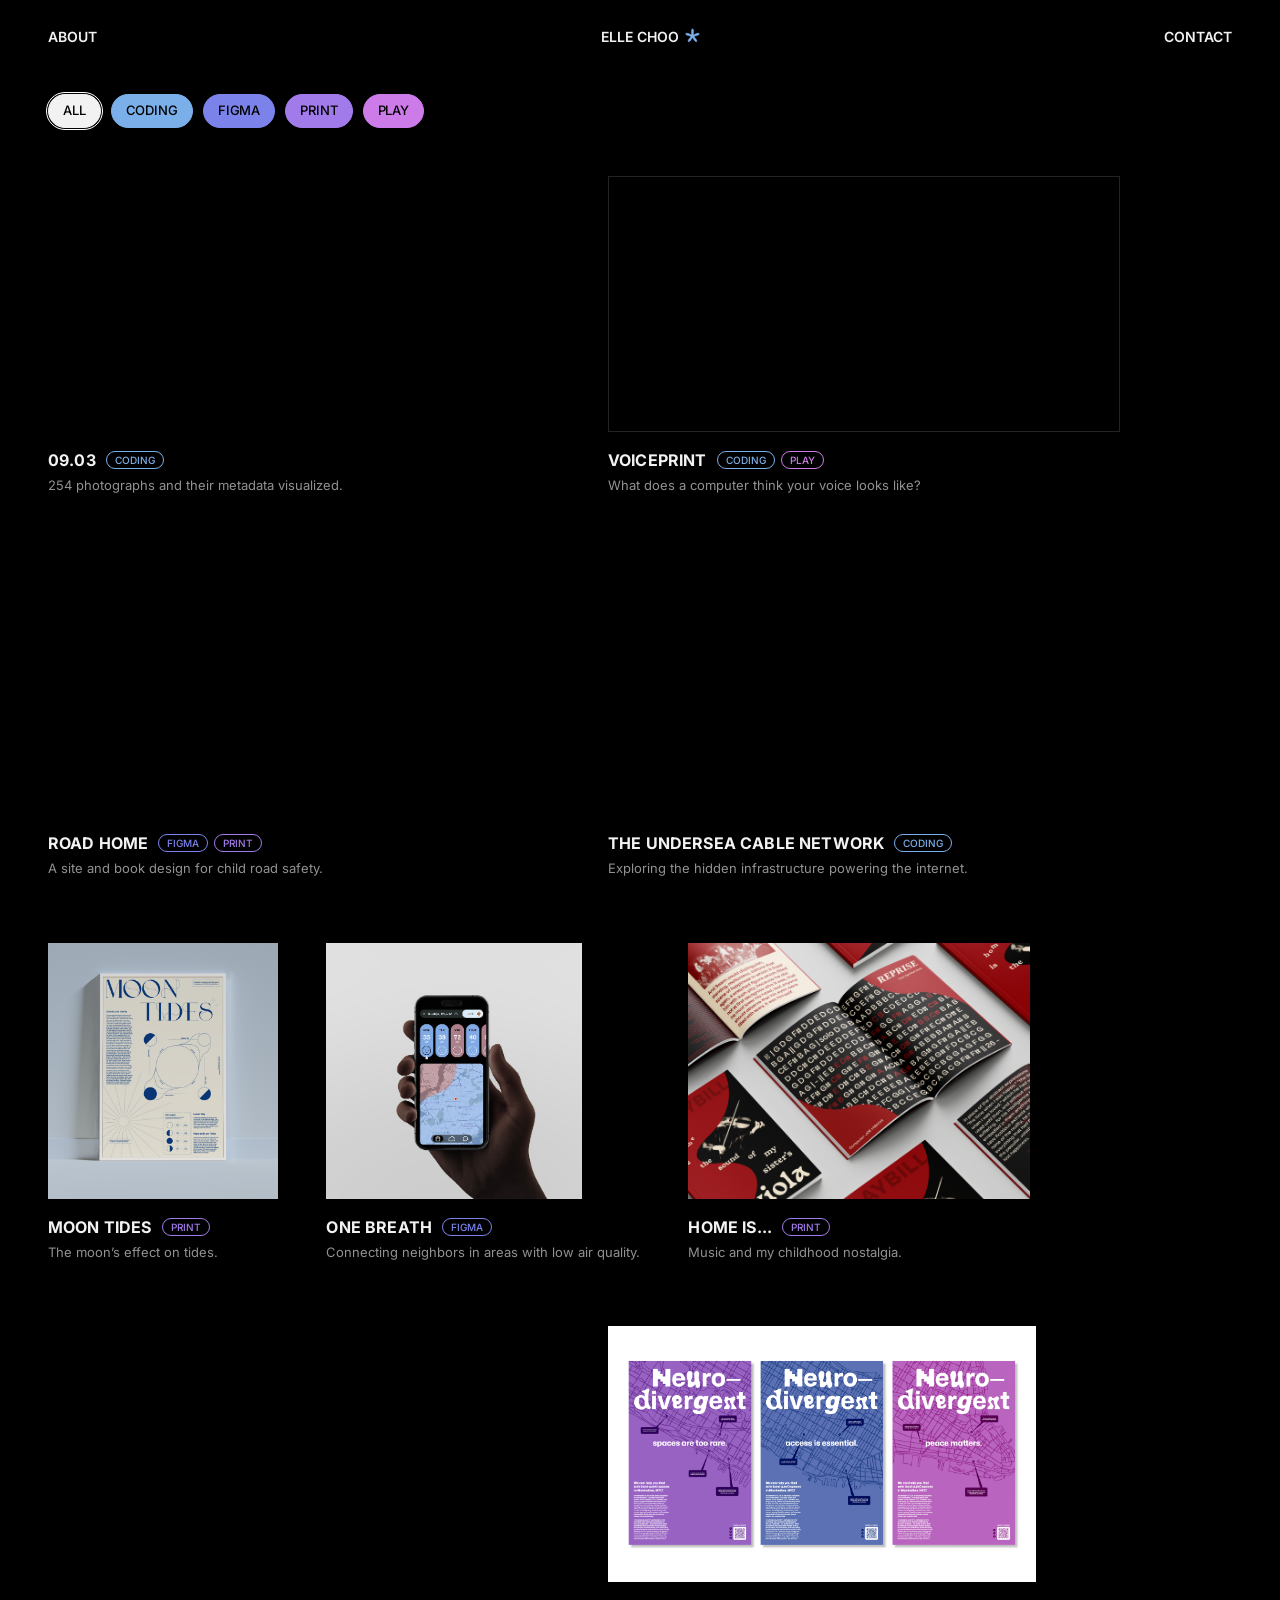
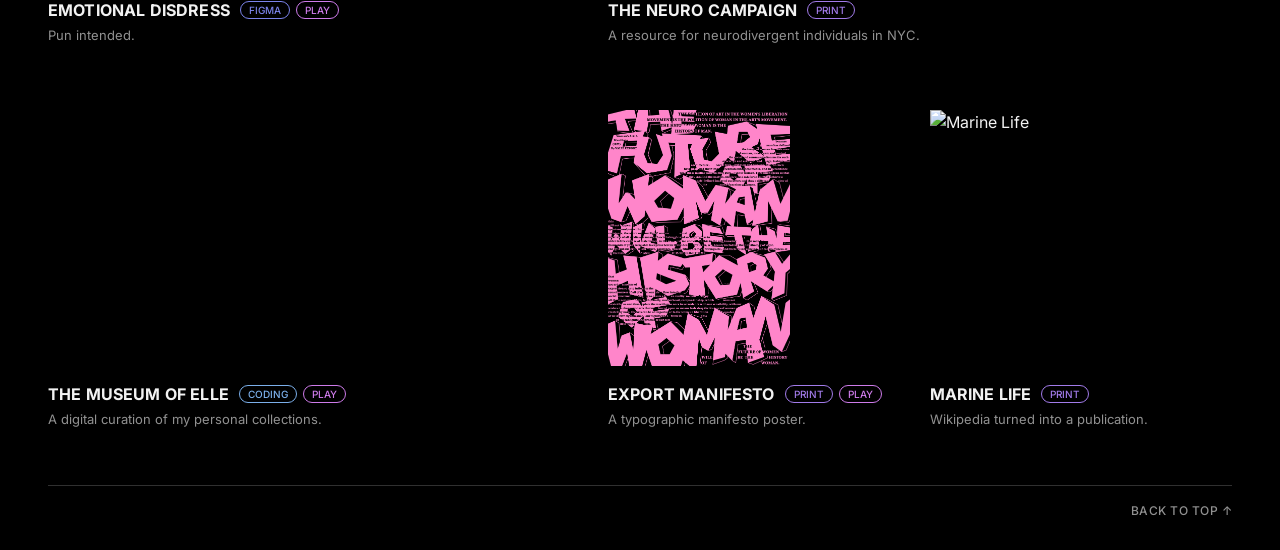
==== commit c597f388: "reorder" ====
--- a/index.html
+++ b/index.html
@@ -129,13 +129,16 @@
     {
       "id": "example-title",
       "title": "09.03",
+      "galleryTitle": "",
+      "outline": false,
       "year": "2026",
+      "month": 11,
       "categories": [
         "CODING"
       ],
       "client": "",
       "summary": "254 photographs and their metadata visualized.",
-      "description": "09.03 is a collection of 254 photographs taken on September 3rd across 32 years, from 1995 to 2026. Scraped from Wikimedia Commons, the project explores photographic metadata and how it can be organized and visualized. The collection begins in 1995 because earlier photographs often lacked the metadata needed for the project.\n\nThe YEAR and DEVICE layouts are inspired by tree rings, symbolizing growth and the passage of time while referencing September 3rd as my birthday. YEAR experiments with three-dimensionality, while DEVICE translates the same structure into two dimensions.\n\nNote: Please view the site from a computer. This project has not yet been adapted for mobile use.",
+      "description": "Note: Please view the site from a computer. This project has not yet been adapted for mobile use.\n\n09.03 is a collection of 254 photographs taken on September 3rd across 32 years, from 1995 to 2026. Scraped from Wikimedia Commons, the project explores photographic metadata and how it can be organized and visualized. The collection begins in 1995 because earlier photographs often lacked the metadata needed for the project.\n\nThe YEAR and DEVICE layouts are inspired by tree rings, symbolizing growth and the passage of time while referencing September 3rd as my birthday. YEAR experiments with three-dimensionality, while DEVICE translates the same structure into two dimensions.",
       "website": "https://ellechoo.github.io/256/year-tunnel/index.html",
       "thumbnail": {
         "type": "video",
@@ -217,13 +220,16 @@
     {
       "id": "the-undersea-cable-network",
       "title": "The Undersea Cable Network",
+      "galleryTitle": "",
+      "outline": false,
       "year": "2026",
+      "month": 7,
       "categories": [
         "CODING"
       ],
       "client": "",
       "summary": "Exploring the hidden infrastructure powering the internet.",
-      "description": "This project is an interactive, scroll-driven visualization that explores the hidden infrastructure powering the internet. Rather than mapping cables by their physical routes, the project reveals relationships between networks through shared landing points, offering alternative ways of understanding global connectivity. Built entirely from scraped real-world data, the visualization combines generative layouts, animation, and minimalist forms to uncover patterns in ownership, geography, and the age of nearly 700 submarine cables. By transforming complex datasets into an abstract visual experience, the project invites viewers to see the internet’s physical backbone from a new perspective.\n\nNote: The mobile version has a lot of lag. I highly recommend viewing this project on a computer.",
+      "description": "Note: The mobile version has a lot of lag. I highly recommend viewing this project on a computer.\n\nThis project is an interactive, scroll-driven visualization that explores the hidden infrastructure powering the internet. Rather than mapping cables by their physical routes, the project reveals relationships between networks through shared landing points, offering alternative ways of understanding global connectivity. Built entirely from scraped real-world data, the visualization combines generative layouts, animation, and minimalist forms to uncover patterns in ownership, geography, and the age of nearly 700 submarine cables. By transforming complex datasets into an abstract visual experience, the project invites viewers to see the internet’s physical backbone from a new perspective.",
       "website": "https://ellechoo.github.io/Complex-Images/index.html",
       "thumbnail": {
         "type": "video",
@@ -291,6 +297,8 @@
     {
       "id": "one-breath",
       "title": "One Breath",
+      "galleryTitle": "",
+      "outline": false,
       "year": "2025",
       "categories": [
         "FIGMA"
@@ -425,7 +433,10 @@
     {
       "id": "road-home",
       "title": "Road Home",
+      "galleryTitle": "",
+      "outline": false,
       "year": "2026",
+      "month": 8,
       "categories": [
         "FIGMA",
         "PRINT"
@@ -636,6 +647,7 @@
       "galleryTitle": "",
       "outline": true,
       "year": "2026",
+      "month": 10,
       "categories": [
         "CODING",
         "PLAY"
--- a/style.css
+++ b/style.css
@@ -977,7 +977,7 @@
   .project-description {
     flex-basis: 100%;
     margin: 16px 0 0;
-    font-size: 12px;
+    font-size: 13px;
     line-height: 1.6;
   }
   /* More air between the end of the text (or the visit-site link) and
@@ -1005,8 +1005,15 @@
     display: block;
     flex: none;
     margin: 0;
-    font-size: 12px;
+    font-size: 13px;
     line-height: 1.6;
+  }
+  /* Captions: smaller and quieter than the body text, so the two read as
+     different things. */
+  .project-media figcaption {
+    margin-top: 8px;
+    font-size: 10px;
+    opacity: 0.55;
   }
 }
 
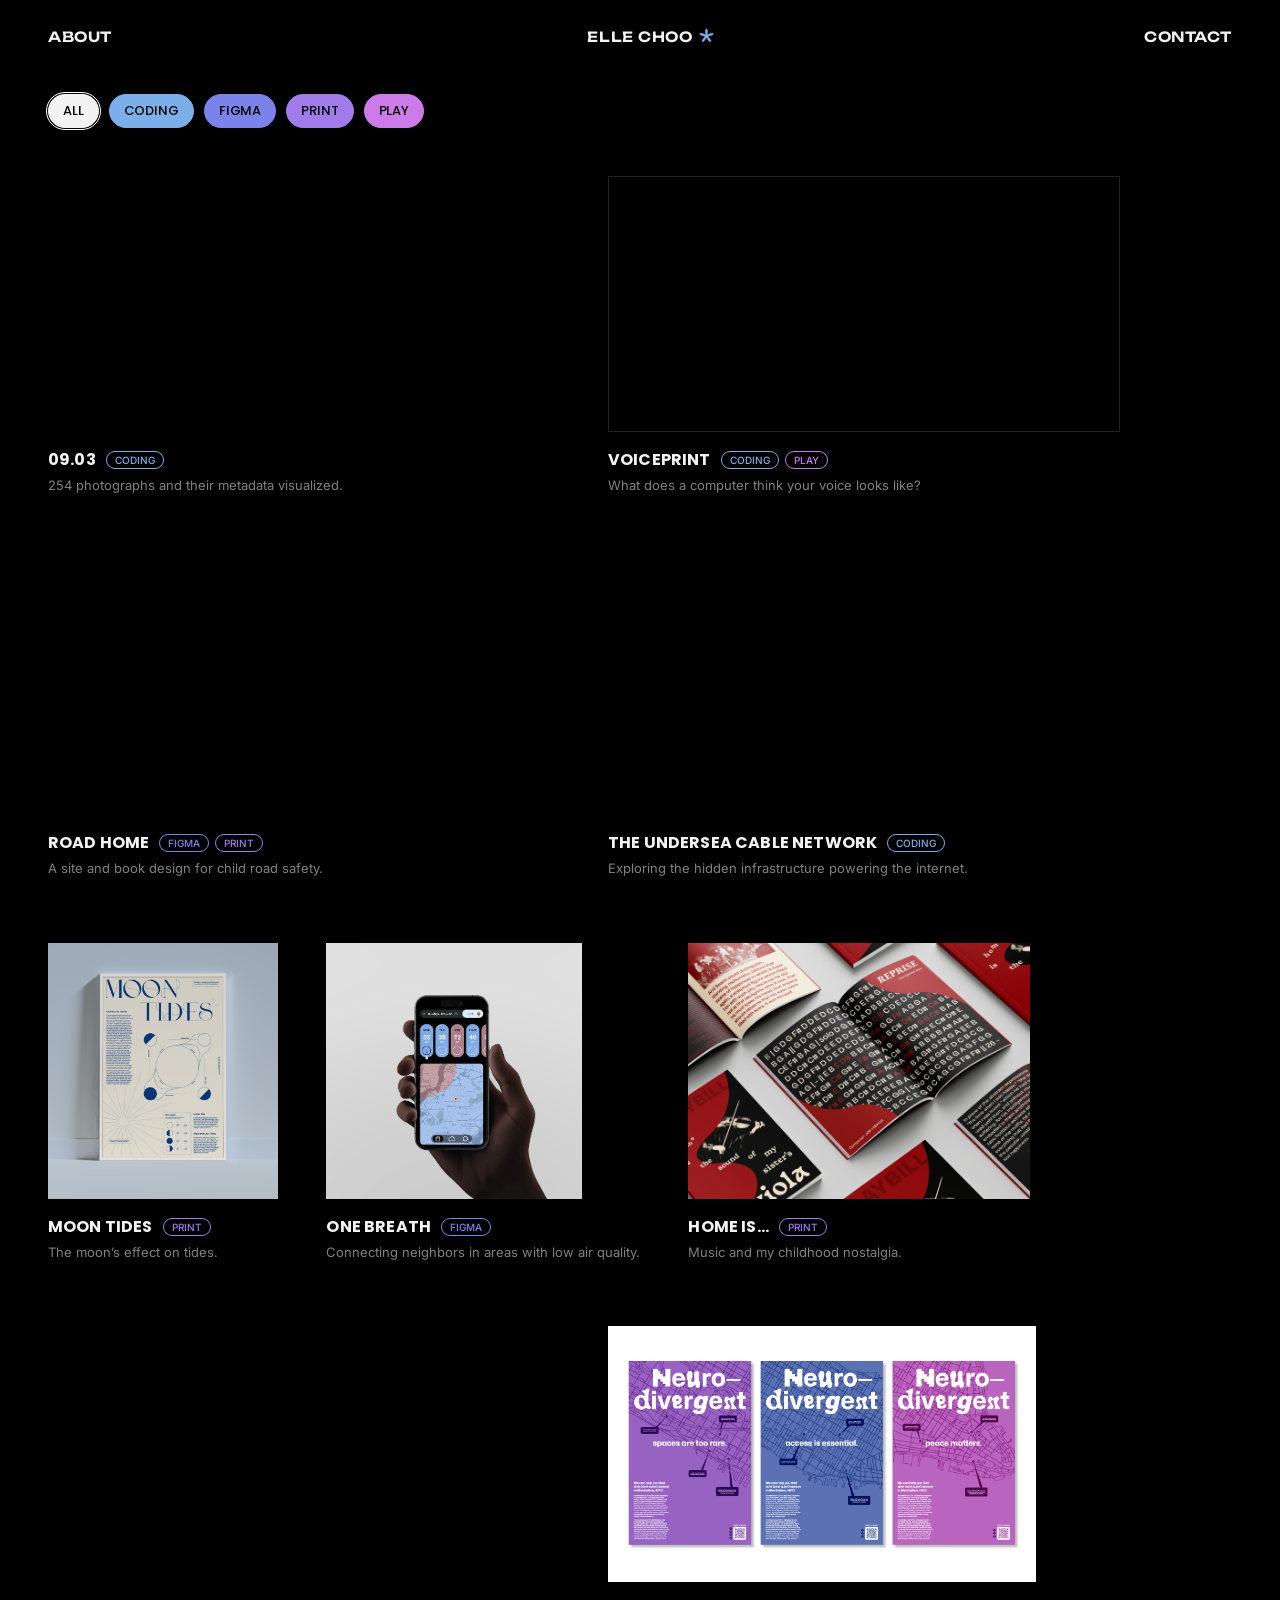
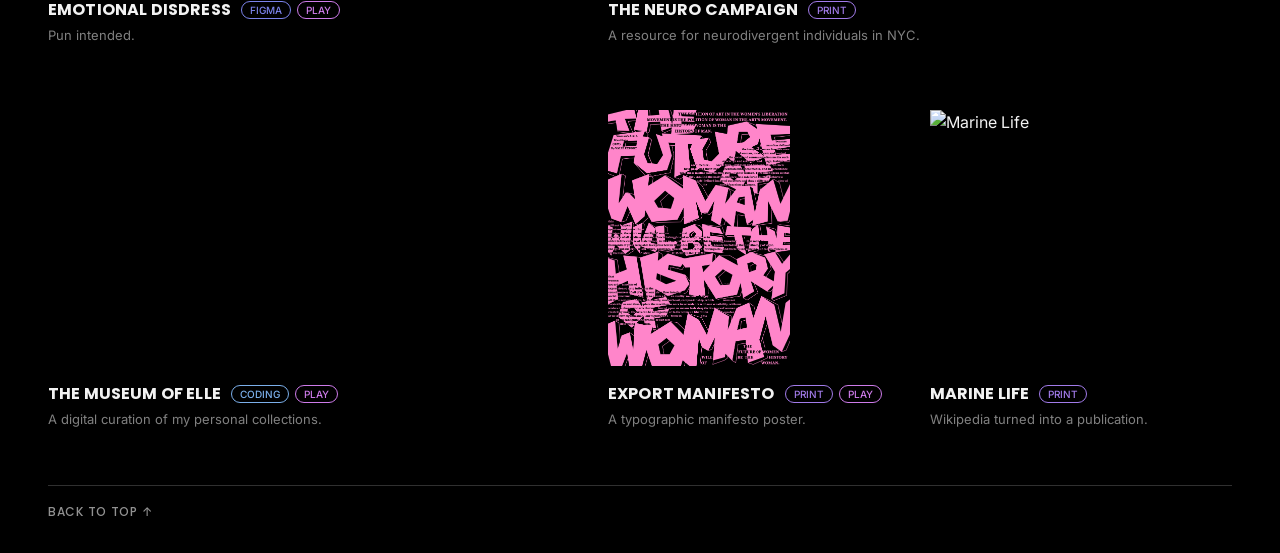
==== commit 002bfdb8: "getem" ====
--- a/index.html
+++ b/index.html
@@ -710,7 +710,7 @@
         },
         {
           "type": "grid",
-          "columns": 3,
+          "columns": 4,
           "caption": "",
           "images": [
             {
--- a/style.css
+++ b/style.css
@@ -3,7 +3,7 @@
    Black & white, Inter throughout.
    ============================================ */
 
-@import url('https://fonts.googleapis.com/css2?family=Inter:ital,wght@0,400;0,500;0,600;0,700;1,500;1,600&display=swap');
+@import url('https://fonts.googleapis.com/css2?family=Inter:ital,wght@0,400;0,500;0,600;0,700;1,500;1,600&family=Poppins:wght@500;700&family=Unbounded:wght@600&display=swap');
 
 /* Array (Frode Helland, via Fontshare — free for personal/commercial
    use) — used for headings only (Semibold), see .project-sidebar h1 /
@@ -151,6 +151,7 @@
 
 .site-header a,
 .site-header button.contact-toggle {
+  font-family: 'Unbounded', 'Inter', -apple-system, BlinkMacSystemFont, sans-serif;
   font-size: 14px;
   font-weight: 600;
   text-transform: uppercase;
@@ -391,6 +392,7 @@
 /* Each link is its own white pill, same shape and type as the filter pills. */
 .contact-menu a {
   display: block;
+  font-family: 'Poppins', 'Inter', -apple-system, BlinkMacSystemFont, sans-serif;
   white-space: nowrap;
   font-size: 13px;
   font-weight: 500;
@@ -470,7 +472,7 @@
    the two apart). The only thing that marks "selected" is the outer
    ring (outline), toggled on in .is-active below. */
 .pill {
-  font-family: inherit;
+  font-family: 'Poppins', 'Inter', -apple-system, BlinkMacSystemFont, sans-serif;
   font-size: 13px;
   font-weight: 500;
   line-height: 1.5;
@@ -631,6 +633,7 @@
 
 .project-caption .name {
   display: block;
+  font-family: 'Poppins', 'Inter', -apple-system, BlinkMacSystemFont, sans-serif;
   font-size: 16px;
   font-weight: 700;
   /* All-caps only on the gallery cards (this class isn't used on the
@@ -674,11 +677,9 @@
   transition: color 0.2s ease;
 }
 
-/* "back to work" and "visit site" turn the same light blue as the nav on hover. */
+/* "back to work" turns the same light blue as the nav on hover. */
 .back-link:hover,
-.back-link:focus-visible,
-.project-link:hover,
-.project-link:focus-visible {
+.back-link:focus-visible {
   color: hsl(212, 72%, 70%);
 }
 
@@ -912,11 +913,13 @@
   margin-top: 16px;
   font-size: 12px;
   font-weight: 400;
-  color: var(--ink);
+  color: hsl(212, 72%, 70%);
   transition: color 0.2s ease;
   text-decoration: underline;
   text-underline-offset: 2px;
 }
+.project-link:hover,
+.project-link:focus-visible { color: hsl(212, 72%, 84%); }
 .project-link[hidden] { display: none; }
 
 @media (max-width: 900px) {
@@ -1057,6 +1060,7 @@
 
 .next-project-eyebrow {
   flex: 0 0 auto;
+  font-family: 'Poppins', 'Inter', -apple-system, BlinkMacSystemFont, sans-serif;
   font-size: 12px;
   line-height: 1.5;
   font-weight: 500;
@@ -1067,6 +1071,7 @@
 
 .next-project-title {
   flex: 1 1 auto;
+  font-family: 'Poppins', 'Inter', -apple-system, BlinkMacSystemFont, sans-serif;
   min-width: 0;
   text-align: right;
   /* Same type as "NEXT PROJECT" beside it and the gallery's "BACK TO TOP":
@@ -1737,6 +1742,7 @@
 }
 .contact-page a {
   display: block;
+  font-family: 'Poppins', 'Inter', -apple-system, BlinkMacSystemFont, sans-serif;
   white-space: nowrap;
   font-size: 14px;
   font-weight: 500;
@@ -1851,10 +1857,9 @@
 /* ---------- Gallery footer: back to top ---------- */
 .home-footer {
   position: relative;
-  display: flex;
-  justify-content: flex-end;
+  display: block;
   margin-top: 16px;
-  padding: 18px 0 32px;
+  padding: 0;
 }
 .home-footer[hidden] { display: none; }
 /* Same straight, thin rule as the project pages' footer. */
@@ -1871,9 +1876,14 @@
 .to-top {
   background: none;
   border: none;
-  padding: 0;
+  /* The button fills the whole footer (left-aligned text), so clicking
+     anywhere along the row goes back to top, like the project pages' footer. */
+  display: block;
+  width: 100%;
+  text-align: left;
+  padding: 18px 0 32px;
   margin: 0;
-  font-family: inherit;
+  font-family: 'Poppins', 'Inter', -apple-system, BlinkMacSystemFont, sans-serif;
   font-size: 12px;
   font-weight: 500;
   letter-spacing: 0.04em;
@@ -1952,7 +1962,7 @@
      If more categories are ever added than fit, the row scrolls sideways
      instead of wrapping. */
   .category-filter {
-    --pf: min(13px, calc((100vw - 40px - 10px) / 28.3));
+    --pf: min(13px, calc((100vw - 40px - 10px) / 27.5));
     flex-wrap: nowrap;
     gap: calc(var(--pf) * 0.77);
     overflow-x: auto;
@@ -1971,5 +1981,23 @@
   }
   .project-list { padding-top: 30px; }
 
-  .home-footer { padding-bottom: 24px; }
-}
+  .home-footer .to-top { padding-bottom: 24px; }
+}
+
+/* Typography refinements */
+:root { --ink-body: #d6d6d6; }
+.project-description,
+.project-caption .summary,
+.project-media figcaption,
+.contact-intro { color: var(--ink-body); }
+.site-header a,
+.site-header button.contact-toggle { letter-spacing: 0.04em; }
+.to-top,
+.next-project-eyebrow,
+.next-project-title { letter-spacing: 0.06em; }
+@media (max-width: 600px) {
+  .project-tags .pill-tag { font-size: 11px; padding: 3px 8px; }
+  .project-media figcaption { font-size: 11px; }
+  .to-top { font-size: 11px; }
+  .project-caption .summary { font-size: 12px; }
+}
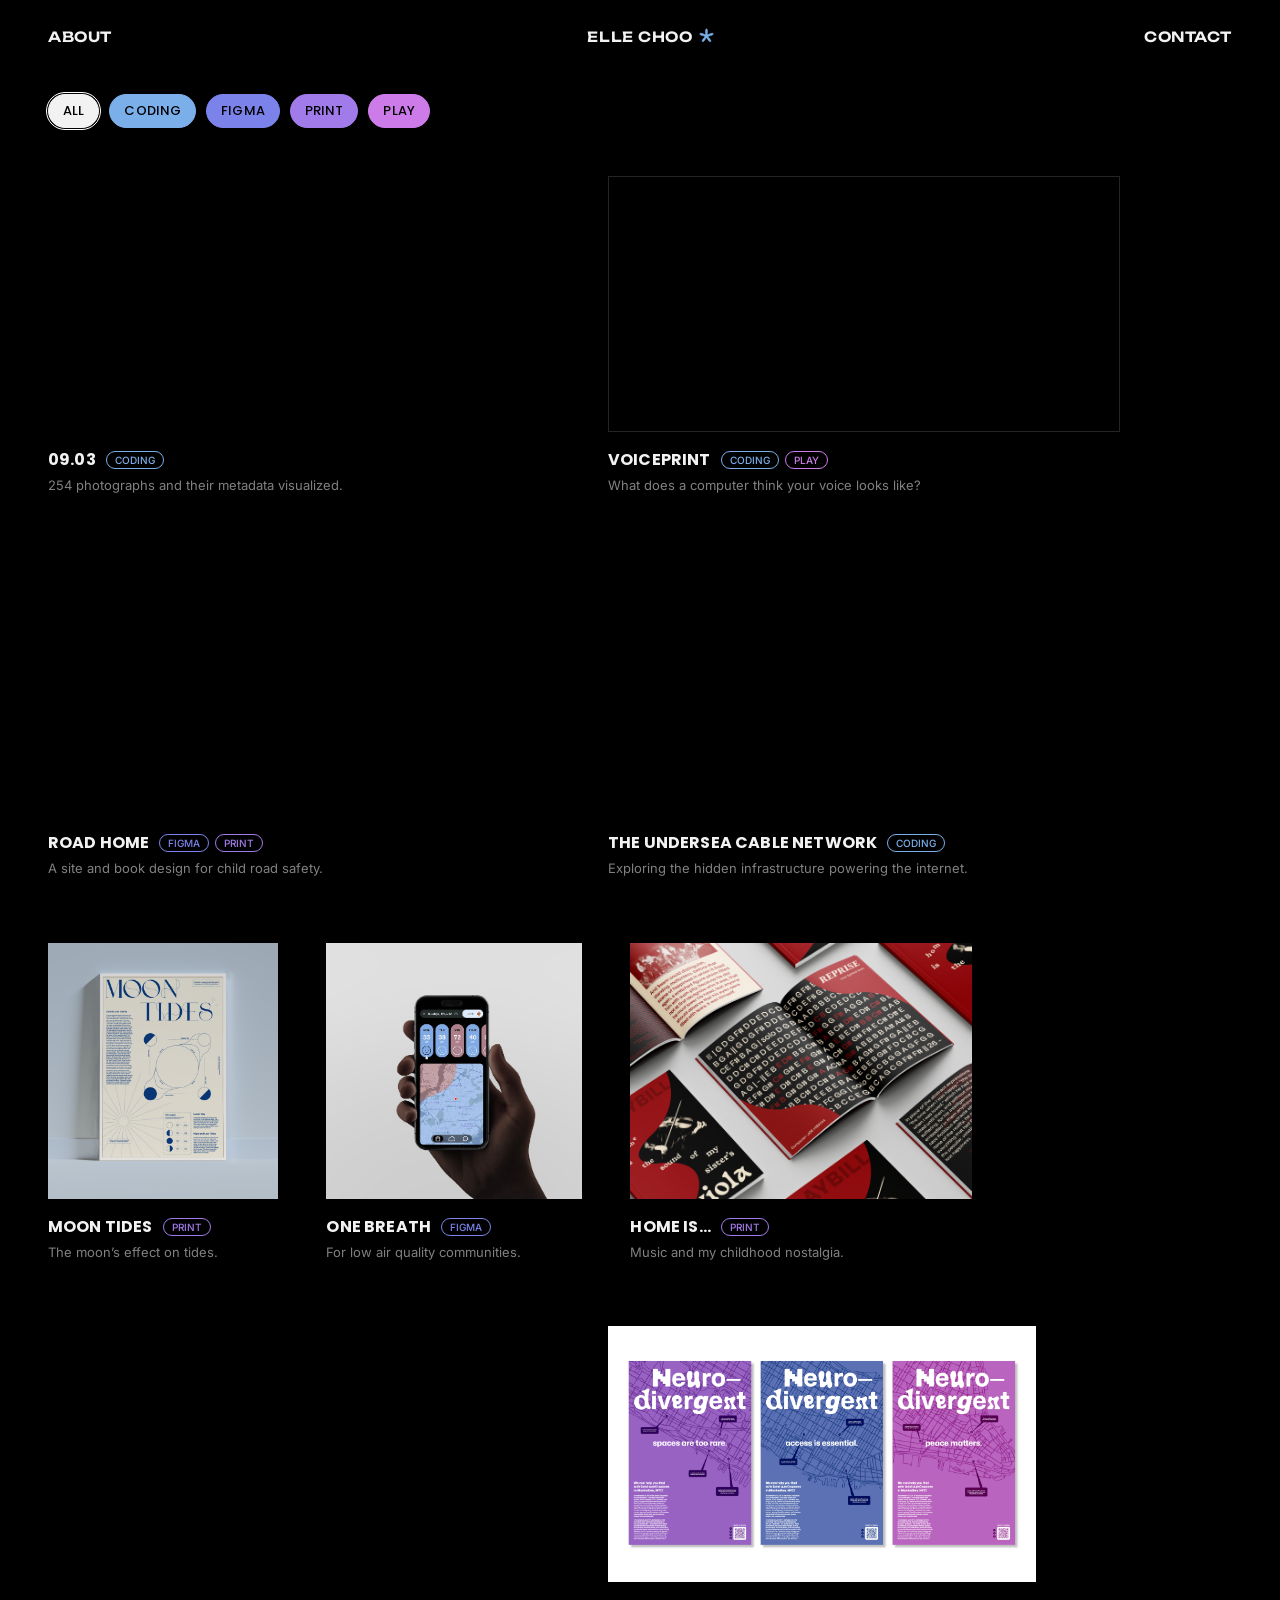
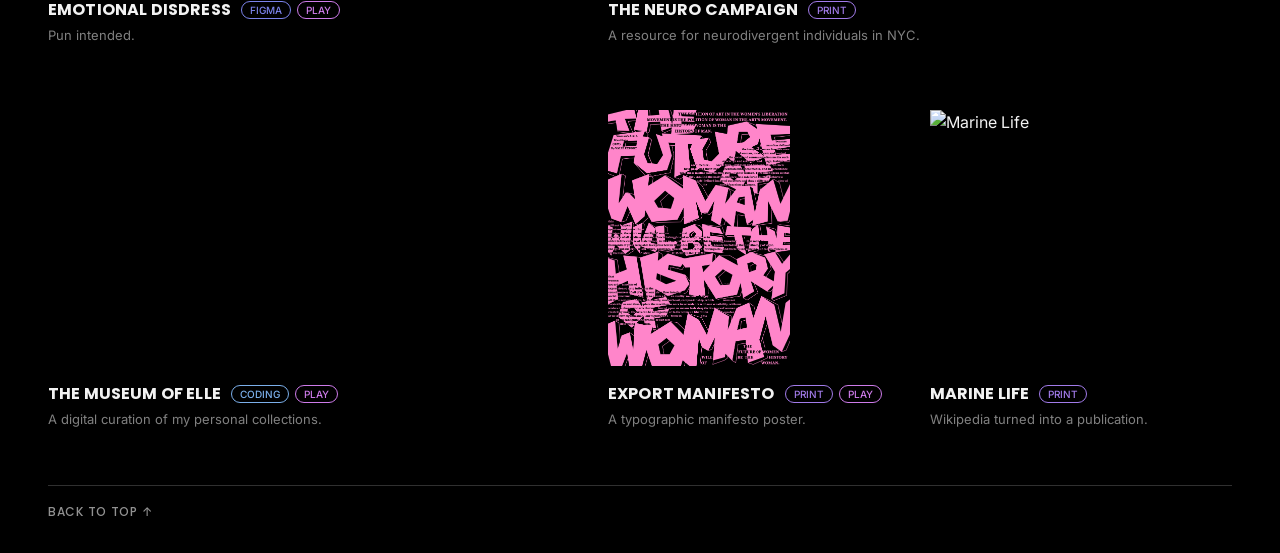
==== commit ae7a13e4: "tweaking" ====
--- a/index.html
+++ b/index.html
@@ -304,7 +304,7 @@
         "FIGMA"
       ],
       "client": "",
-      "summary": "Connecting neighbors in areas with low air quality.",
+      "summary": "For low air quality communities.",
       "description": "One Breath is a community-focused app designed in Figma that connects neighbors living in areas with low air quality. The app provides real-time air quality updates and weekly forecasts, allowing users to better understand and anticipate environmental conditions in their neighborhood. In addition to monitoring air quality, users can connect with nearby residents through a simple messaging feature and receive timely alerts during sudden or emergency-level air quality drops. Because many of the intended users are older adults who may need additional support, the interface was designed with clarity and accessibility as top priorities. The layout is intentionally simple, with minimal navigation and clear visual hierarchy. A blue-to-orange color gradient is used consistently throughout the app to indicate shifts from good to poor air quality, allowing information to be understood quickly and intuitively. One Breathe aims to combine environmental awareness with community care, emphasizing connection, safety, and ease of use.",
       "website": "",
       "thumbnail": {
--- a/style.css
+++ b/style.css
@@ -3,7 +3,7 @@
    Black & white, Inter throughout.
    ============================================ */
 
-@import url('https://fonts.googleapis.com/css2?family=Inter:ital,wght@0,400;0,500;0,600;0,700;1,500;1,600&family=Poppins:wght@500;700&family=Unbounded:wght@600&display=swap');
+@import url('https://fonts.googleapis.com/css2?family=Inter:ital,wght@0,400;0,500;0,600;0,700;1,500;1,600&family=Poppins:wght@500;700&family=Unbounded:wght@600&family=Gaegu:wght@400;700&display=swap');
 
 /* Array (Frode Helland, via Fontshare — free for personal/commercial
    use) — used for headings only (Semibold), see .project-sidebar h1 /
@@ -397,7 +397,7 @@
   font-size: 13px;
   font-weight: 500;
   line-height: 1.5;
-  letter-spacing: -0.01em;
+  letter-spacing: 0.01em;
   text-transform: uppercase;
   padding: 6px 14px;
   border-radius: 999px;
@@ -476,7 +476,7 @@
   font-size: 13px;
   font-weight: 500;
   line-height: 1.5;
-  letter-spacing: -0.01em;
+  letter-spacing: 0.01em;
   text-transform: uppercase;
   padding: 6px 14px;
   border-radius: 999px;
@@ -1449,6 +1449,7 @@
   flex: none;
   text-align: center;
   text-transform: uppercase; /* sticky notes keep normal case */
+  font-family: 'Poppins', 'Inter', -apple-system, BlinkMacSystemFont, sans-serif;
   line-height: 1.38;
   font-weight: 700;
   pointer-events: none;
@@ -1532,10 +1533,12 @@
   text-wrap: pretty; /* no one-word last lines where supported (main.js also guards it) */
   background: var(--note-color, #f6e58d);
   color: #0f0f0f; /* near-black on light pastel for legibility */
-  /* Same type as the project-page body text: size, line height and
-     hyphenated ragging (see .project-description). */
-  font-size: 15px;
-  line-height: 1.5;
+  /* Handwritten, like a real sticky note. Gaegu runs small for its
+     point size, so it is set larger than the project-page body text
+     (hyphenated ragging is the same, see .project-description). */
+  font-family: 'Gaegu', 'Comic Sans MS', cursive;
+  font-size: 18px;
+  line-height: 1.3;
   font-weight: 400;
   hyphens: auto;
   -webkit-hyphens: auto;
@@ -1551,8 +1554,8 @@
 }
 @media (max-width: 600px) {
   .about-note {
-    font-size: 8px;
-    line-height: 1.6;
+    font-size: 11px;
+    line-height: 1.3;
     padding: 14px 13px;
   }
 }
@@ -1582,7 +1585,7 @@
   border-radius: 18px;
   background: #ffffff;
   color: var(--bg);
-  font-family: 'Inter', sans-serif;
+  font-family: 'Poppins', 'Inter', sans-serif;
   font-size: 13px;
   font-weight: 500;
   line-height: 1.35;
@@ -1747,7 +1750,7 @@
   font-size: 14px;
   font-weight: 500;
   line-height: 1.5;
-  letter-spacing: -0.01em;
+  letter-spacing: 0.01em;
   text-transform: uppercase;
   padding: 9px 20px;
   border-radius: 999px;
@@ -1962,7 +1965,7 @@
      If more categories are ever added than fit, the row scrolls sideways
      instead of wrapping. */
   .category-filter {
-    --pf: min(13px, calc((100vw - 40px - 10px) / 27.5));
+    --pf: min(12px, calc((100vw - 40px - 10px) / 28));
     flex-wrap: nowrap;
     gap: calc(var(--pf) * 0.77);
     overflow-x: auto;
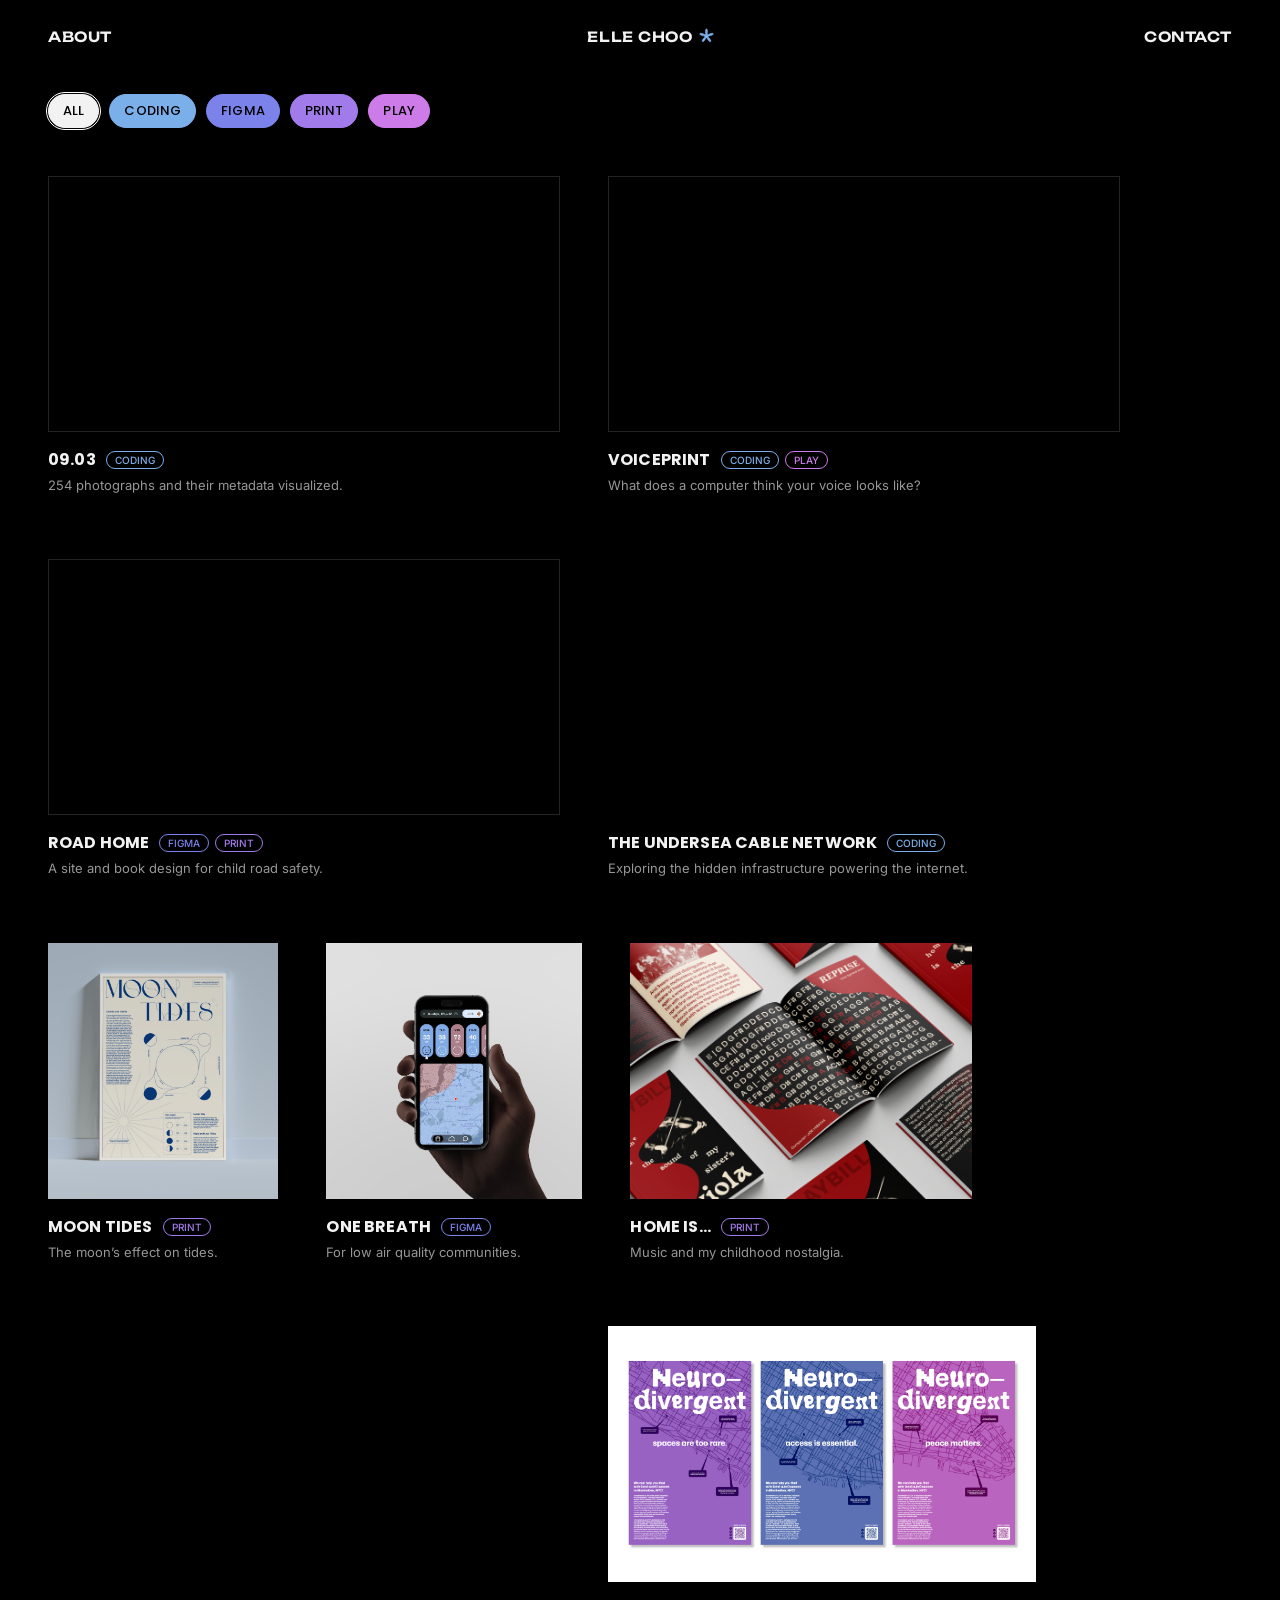
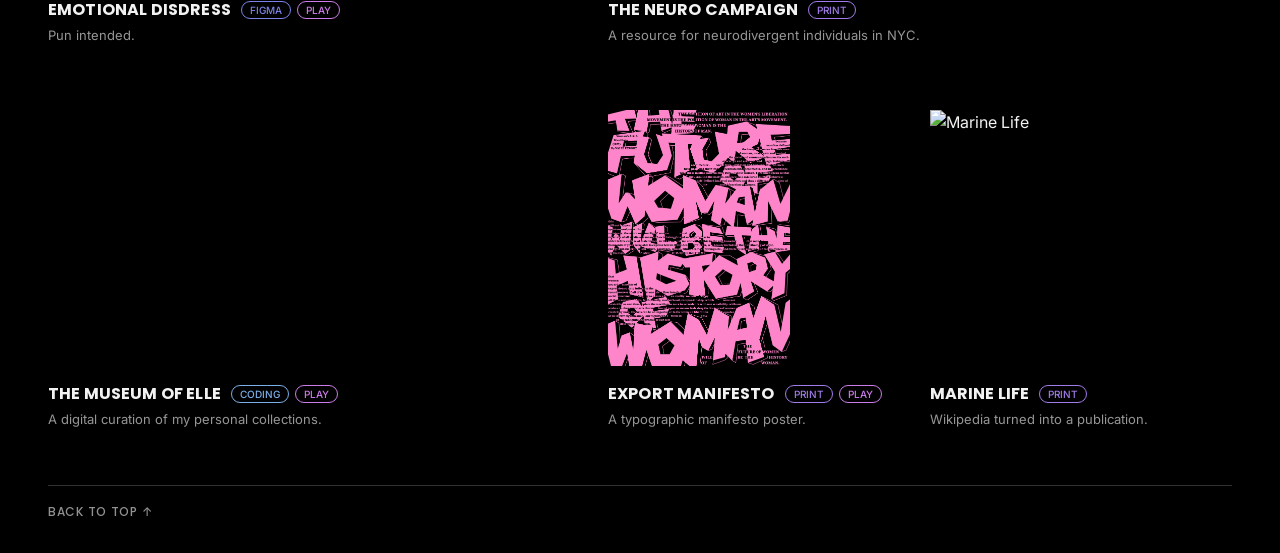
==== commit 725bdf35: "idk5" ====
--- a/index.html
+++ b/index.html
@@ -130,7 +130,7 @@
       "id": "example-title",
       "title": "09.03",
       "galleryTitle": "",
-      "outline": false,
+      "outline": true,
       "year": "2026",
       "month": 11,
       "categories": [
@@ -434,7 +434,7 @@
       "id": "road-home",
       "title": "Road Home",
       "galleryTitle": "",
-      "outline": false,
+      "outline": true,
       "year": "2026",
       "month": 8,
       "categories": [
--- a/style.css
+++ b/style.css
@@ -63,6 +63,8 @@
   :root {
     --gutter: 20px;
     --gallery-row-gap: 32px;
+    /* Phone thumbnails: 160px tall (was the 120px floor of the desktop clamp). */
+    --thumb-height: 160px;
   }
 }
 
@@ -528,6 +530,7 @@
 @media (max-width: 600px) {
   .project-list {
     padding-top: 36px;
+    column-gap: 26px; /* space between projects sharing a row (was the 20px gutter) */
   }
 }
 
@@ -657,7 +660,7 @@
   font-size: 13px;
   font-weight: 400;
   margin-top: 4px;
-  opacity: 0.6;
+  opacity: 0.7;
 }
 
 /* ---------- Project page ---------- */
@@ -1799,7 +1802,7 @@
 
   .site-header a,
   .site-header button.contact-toggle {
-    font-size: 12px;
+    font-size: 11px;
   }
   /* The current-page star hugs its nav item. */
   .nav-left::after,
@@ -1829,7 +1832,7 @@
     font-size: 9px;
     padding: 2px 7px;
   }
-  .project-caption .summary { font-size: 12px; }
+  .project-caption .summary { font-size: 10px; margin-top: 5px; }
 }
 
 
@@ -1999,8 +2002,18 @@
 .next-project-eyebrow,
 .next-project-title { letter-spacing: 0.06em; }
 @media (max-width: 600px) {
-  .project-tags .pill-tag { font-size: 11px; padding: 3px 8px; }
+  /* Gallery tag labels on phones. The outline is drawn as a 0.75px inset
+     shadow rather than a 1px border so its stroke is about as thin as the
+     8px letters inside it, and the padding (4px top / 2.4px bottom) sits
+     the caps in the optical centre of the pill (Inter's caps otherwise
+     ride a little high). The pill is 16px tall. */
+  .project-tags .pill-tag {
+    font-size: 8px;
+    padding: 4px 9px 2.4px;
+    border: 0;
+    box-shadow: inset 0 0 0 0.75px var(--tag-color, var(--line));
+  }
   .project-media figcaption { font-size: 11px; }
   .to-top { font-size: 11px; }
-  .project-caption .summary { font-size: 12px; }
-}
+  .project-caption .summary { font-size: 10px; }
+}
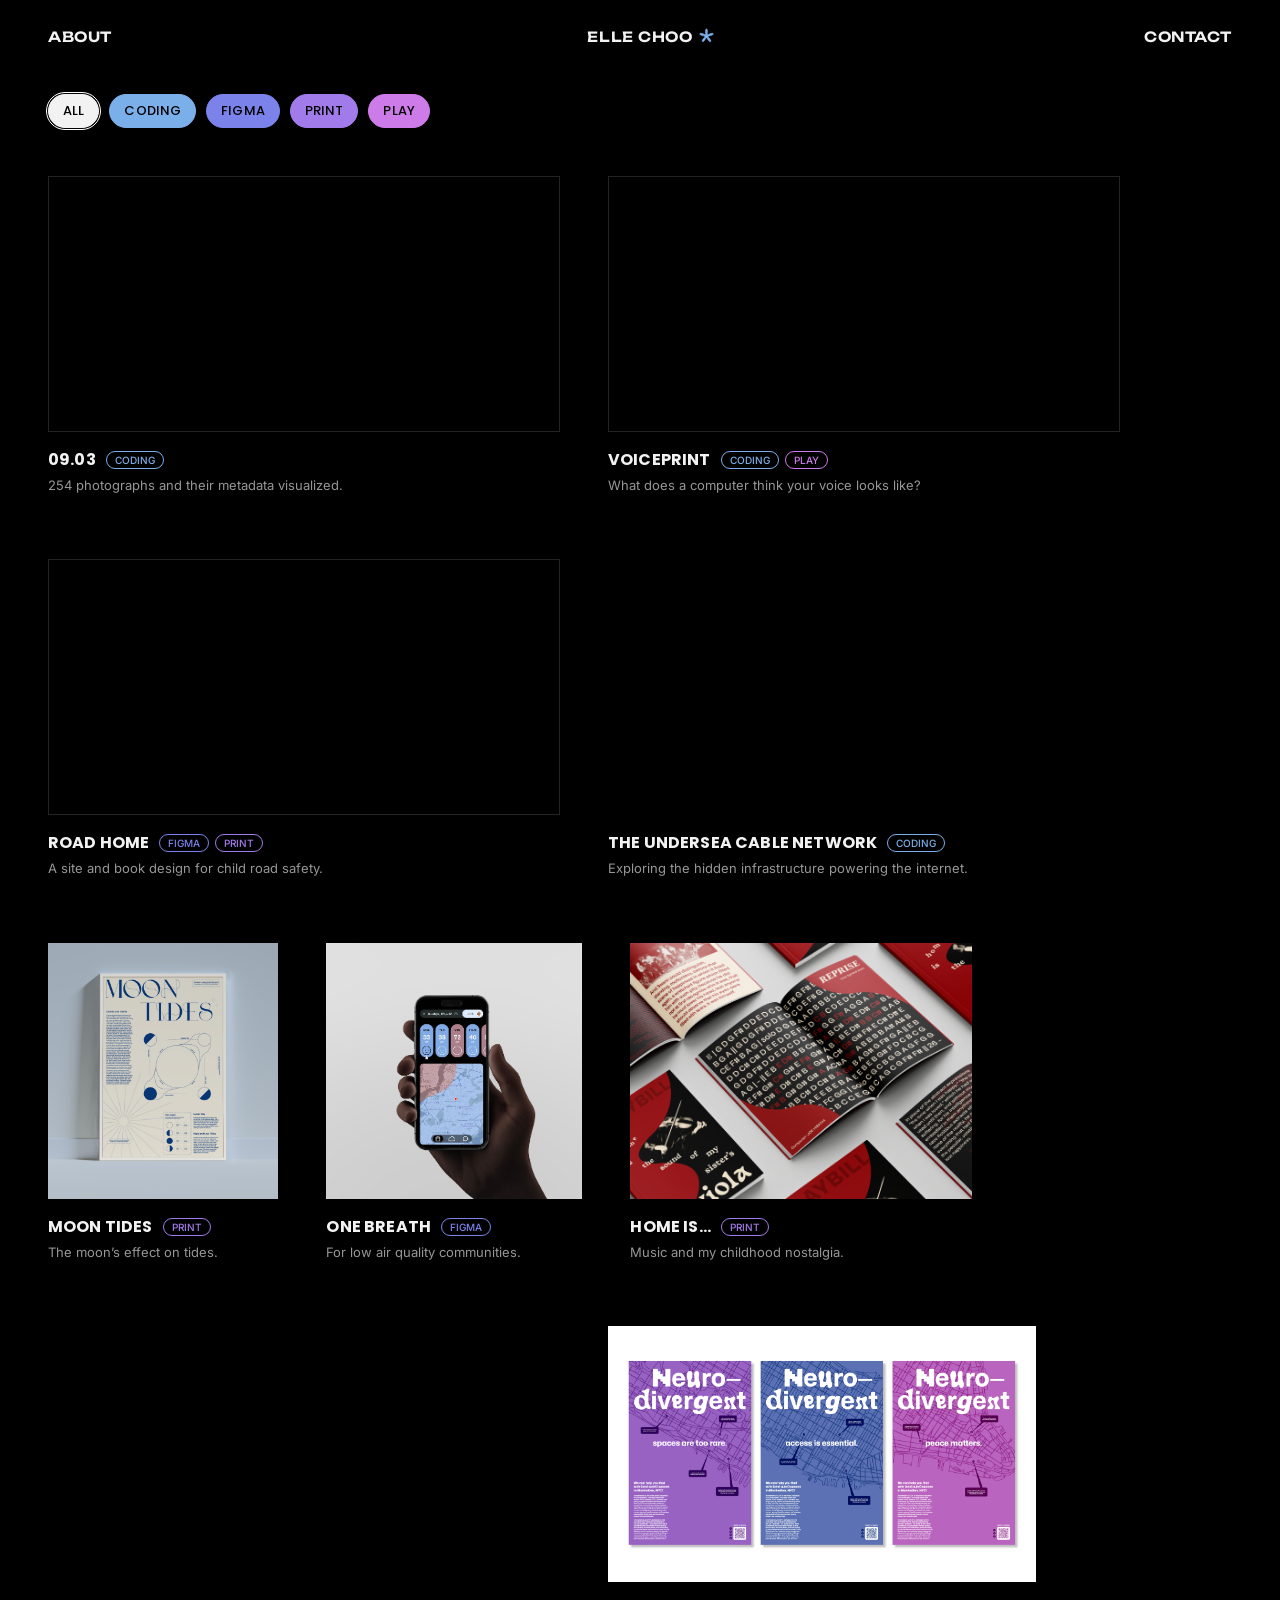
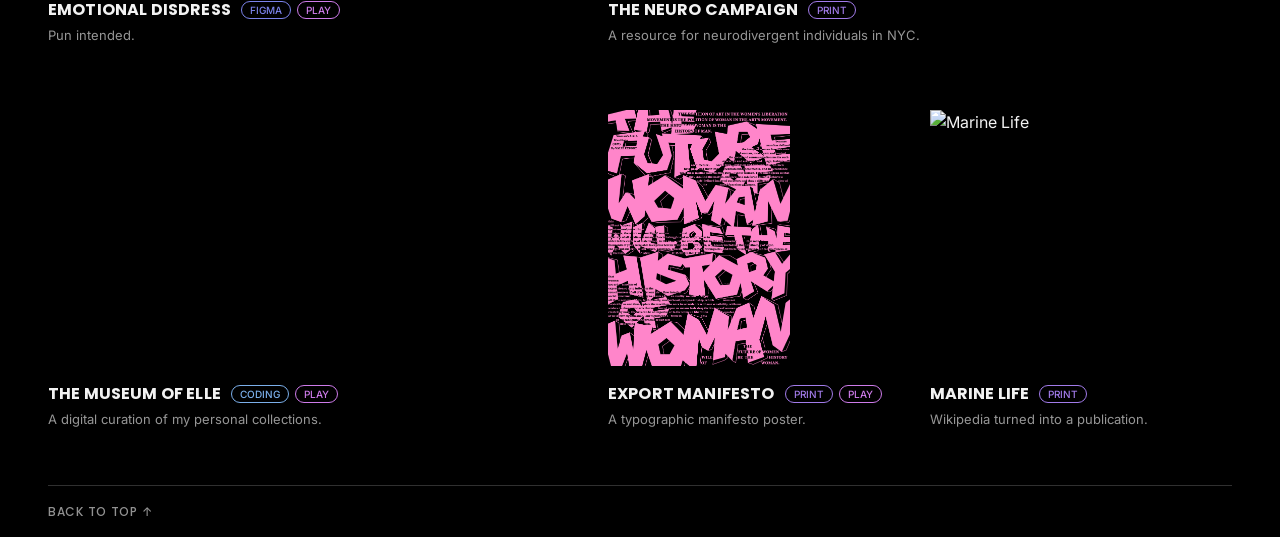
==== commit bbab0fe1: "Contact page: credit line at the bottom" ====
--- a/index.html
+++ b/index.html
@@ -55,6 +55,7 @@
         <a id="contact-page-email" href="mailto:hello@example.com">email</a>
         <a id="contact-page-linkedin" href="#" target="_blank" rel="noopener">linkedin</a>
       </div>
+      <p class="contact-credit">This site was developed by Elle Choo in 2026.</p>
     </div>
 
     <!-- ===================== PROJECT VIEW ===================== -->
--- a/style.css
+++ b/style.css
@@ -134,15 +134,60 @@
   position: sticky;
   top: 0;
   z-index: 100;
-  background: var(--bg);
+  /* The black bar is drawn by ::before below, so its bottom edge can fade. */
   height: var(--header-height);
   display: flex;
   align-items: center;
-}
-
-/* A little extra air above the nav on larger screens. */
+  /* Fade: solid black down to --fade-solid, then fading to transparent over
+     --fade-len, which runs past the header's own bottom edge. */
+  --fade-solid: 48px;
+  --fade-len: 24px;
+}
+
+/* The bar: black, with its bottom edge fading out instead of ending in a hard
+   line, so content scrolling up under the nav melts away. It sits behind the
+   nav (z-index -1 inside the header's own stacking context) and reaches past
+   the header's bottom edge, so it adds no layout. Hidden on the about page,
+   where the header is transparent. */
+.site-header::before {
+  content: "";
+  position: absolute;
+  left: 0;
+  right: 0;
+  top: 0;
+  bottom: calc(-1 * (var(--fade-solid) + var(--fade-len) - var(--header-height)));
+  z-index: -1;
+  /* Eased (smoothstep) so it has no visible start or end line. */
+  background: linear-gradient(to bottom,
+    rgba(0, 0, 0, 1.0) var(--fade-solid),
+    rgba(0, 0, 0, 0.9854) calc(var(--fade-solid) + var(--fade-len) * 0.0714),
+    rgba(0, 0, 0, 0.9446) calc(var(--fade-solid) + var(--fade-len) * 0.1429),
+    rgba(0, 0, 0, 0.8819) calc(var(--fade-solid) + var(--fade-len) * 0.2143),
+    rgba(0, 0, 0, 0.8017) calc(var(--fade-solid) + var(--fade-len) * 0.2857),
+    rgba(0, 0, 0, 0.7085) calc(var(--fade-solid) + var(--fade-len) * 0.3571),
+    rgba(0, 0, 0, 0.6064) calc(var(--fade-solid) + var(--fade-len) * 0.4286),
+    rgba(0, 0, 0, 0.5) calc(var(--fade-solid) + var(--fade-len) * 0.5),
+    rgba(0, 0, 0, 0.3936) calc(var(--fade-solid) + var(--fade-len) * 0.5714),
+    rgba(0, 0, 0, 0.2915) calc(var(--fade-solid) + var(--fade-len) * 0.6429),
+    rgba(0, 0, 0, 0.1983) calc(var(--fade-solid) + var(--fade-len) * 0.7143),
+    rgba(0, 0, 0, 0.1181) calc(var(--fade-solid) + var(--fade-len) * 0.7857),
+    rgba(0, 0, 0, 0.0554) calc(var(--fade-solid) + var(--fade-len) * 0.8571),
+    rgba(0, 0, 0, 0.0146) calc(var(--fade-solid) + var(--fade-len) * 0.9286),
+    rgba(0, 0, 0, 0.0) calc(var(--fade-solid) + var(--fade-len) * 1.0));
+  pointer-events: none;
+}
+body.is-about .site-header::before { display: none; }
+
+/* A little extra air above the nav on larger screens. That pushes the nav
+   text 4px below the bar's middle, so the bar is drawn 8px taller here
+   (solid to 56px, fading from there to 88px) to give it equal space top
+   and bottom. */
 @media (min-width: 601px) {
-  .site-header { padding-top: 8px; }
+  .site-header {
+    padding-top: 8px;
+    --fade-solid: 56px;
+    --fade-len: 32px;
+  }
 }
 
 .site-header .wrap {
@@ -666,8 +711,8 @@
 /* ---------- Project page ---------- */
 /* Media on the left, a ~1/3-width sidebar (title / meta / description)
    on the right, with the full write-up — the home grid only shows a
-   small caption per thumbnail. Click any image, or a video's expand
-   button, to see it larger in the lightbox (below). */
+   small caption per thumbnail. Click any image to see it larger in the
+   lightbox (below); videos use their own full-screen control. */
 
 .back-link {
   display: inline-block;
@@ -768,6 +813,7 @@
   margin: 10px 0 0;
   font-size: 13px;
   color: var(--ink);
+  opacity: 0.8; /* phones set their own, 0.55, below */
 }
 
 /* A phone-shaped video on its own: half the column, left-aligned, on wide
@@ -800,40 +846,10 @@
   }
 }
 
-/* Expand affordance — the only way into the lightbox for a video
-   (clicking the video itself needs to reach its own play controls). */
-.media-expand {
-  position: absolute;
-  right: 14px;
-  bottom: 14px;
-  width: 34px;
-  height: 34px;
-  border-radius: 50%;
-  border: none;
-  background: rgba(10, 10, 10, 0.55);
-  color: var(--ink);
-  display: flex;
-  align-items: center;
-  justify-content: center;
-  cursor: pointer;
-}
-
-.media-expand:hover {
-  background: rgba(10, 10, 10, 0.8);
-}
-
-.media-expand svg {
-  width: 15px;
-  height: 15px;
-  fill: none;
-  stroke: currentColor;
-  stroke-width: 1.6;
-}
-
 .project-sidebar {
   min-width: 0;
   position: sticky;
-  top: calc(var(--header-height) + 24px);
+  top: calc(var(--header-height) + 32px); /* 24px of air under the (8px taller) bar */
 }
 
 /* The description exists twice: whole, in the side column (wide screens),
@@ -853,7 +869,7 @@
    been scrolled to the end the page scrolls on as usual. */
 @media (min-width: 901px) {
   .project-sidebar {
-    max-height: calc(100vh - var(--header-height) - 48px);
+    max-height: calc(100vh - var(--header-height) - 56px);
     overflow-y: auto;
     scrollbar-width: none;
   }
@@ -1003,6 +1019,7 @@
   }
   .project-description.pd-first {
     display: block;
+    font-size: 12px;
   }
   .project-description.pd-first:empty {
     display: none;
@@ -1010,10 +1027,15 @@
   .project-media .media-text {
     display: block;
     flex: none;
-    margin: 0;
-    font-size: 13px;
+    /* 20px column gap + 28px = 48px above and below, the same space as
+       under the first paragraph (sidebar margin 28px + 20px gap) before
+       the first image. No extra at the very start or end of the column. */
+    margin: 28px 0;
+    font-size: 12px;
     line-height: 1.6;
   }
+  .project-media .media-text:first-child { margin-top: 0; }
+  .project-media .media-text:last-child { margin-bottom: 0; }
   /* Captions: smaller and quieter than the body text, so the two read as
      different things. */
   .project-media figcaption {
@@ -1105,7 +1127,14 @@
 @media (max-width: 600px) {
   .next-project {
     gap: 6px 28px; /* more room between NEXT PROJECT and the title */
-    padding: 16px 0 12px;
+    padding: 16px 0 16px;
+  }
+  /* Footer type is 10px on phones; the 18px line box is kept so the label,
+     title and arrow still line up. */
+  .next-project-eyebrow,
+  .next-project-title {
+    font-size: 10px;
+    line-height: 18px;
   }
   /* The title takes whatever width is left between the label and the arrow
      and wraps inside it if it's long, so the arrow never drops to its own line. */
@@ -1199,10 +1228,23 @@
   font-size: 13px;
 }
 
+/* A sideways drag in the lightbox is a swipe (main.js), not a page scroll. */
+.lightbox { touch-action: pan-y pinch-zoom; }
+
+.lightbox-stage.is-sliding-next { animation: lightbox-slide-next 0.22s ease-out; }
+.lightbox-stage.is-sliding-prev { animation: lightbox-slide-prev 0.22s ease-out; }
+@keyframes lightbox-slide-next {
+  from { transform: translateX(36px); opacity: 0; }
+  to { transform: none; opacity: 1; }
+}
+@keyframes lightbox-slide-prev {
+  from { transform: translateX(-36px); opacity: 0; }
+  to { transform: none; opacity: 1; }
+}
+
+/* Phones: no arrow buttons, swipe left/right between items instead. */
 @media (max-width: 600px) {
-  .lightbox-prev, .lightbox-next { width: 44px; height: 44px; font-size: 34px; }
-  .lightbox-prev { left: 0; }
-  .lightbox-next { right: 0; }
+  .lightbox-prev, .lightbox-next { display: none !important; }
 }
 
 /* ---------- Custom cursor ---------- */
@@ -1426,7 +1468,32 @@
   position: absolute;
   inset: 0;
   z-index: 1;
-  background: var(--bubble-color, hsla(240, 72%, 70%, 0.72));
+  border-radius: 50%;
+  /* "Deep glass": a dark, tinted centre (translucent, so the photo still
+     shows through the lens) that brightens to a glowing rim in the bubble's
+     own color. */
+  background:
+    radial-gradient(circle,
+      color-mix(in srgb, var(--bubble-ink, #8c8cf0) 10%, transparent) 0%,
+      color-mix(in srgb, var(--bubble-ink, #8c8cf0) 22%, transparent) 58%,
+      color-mix(in srgb, var(--bubble-ink, #8c8cf0) 55%, transparent) 88%,
+      var(--bubble-ink, #8c8cf0) 100%),
+    linear-gradient(rgba(0, 0, 0, 0.6), rgba(0, 0, 0, 0.6));
+  box-shadow:
+    inset 0 0 26px 6px color-mix(in srgb, var(--bubble-ink, #8c8cf0) 85%, black),
+    inset 0 0 2px 1px var(--bubble-ink, #8c8cf0);
+}
+/* Soft colored sheen, top-left and bottom-right, in place of a white highlight. */
+.about-bubble::after {
+  content: "";
+  position: absolute;
+  inset: 0;
+  z-index: 3;
+  border-radius: 50%;
+  pointer-events: none;
+  background:
+    radial-gradient(ellipse 34% 18% at 31% 18%, color-mix(in srgb, var(--bubble-ink, #8c8cf0) 55%, transparent), rgba(0, 0, 0, 0)),
+    radial-gradient(ellipse 50% 22% at 66% 94%, color-mix(in srgb, var(--bubble-ink, #8c8cf0) 30%, transparent), rgba(0, 0, 0, 0));
 }
 .about-bubble-lens {
   position: absolute;
@@ -1451,10 +1518,13 @@
      width, leaving empty bands at the left and right. */
   flex: none;
   text-align: center;
-  text-transform: uppercase; /* sticky notes keep normal case */
-  font-family: 'Poppins', 'Inter', -apple-system, BlinkMacSystemFont, sans-serif;
-  line-height: 1.38;
+  /* Handwritten like the sticky notes, but bold and in the bubble's color.
+     Keep line-height in step with the 1.2 in layoutBubbles (main.js). */
+  font-family: 'Gaegu', 'Comic Sans MS', cursive;
+  line-height: 1.2;
   font-weight: 700;
+  color: var(--bubble-ink);
+  text-shadow: 0 0 10px color-mix(in srgb, var(--bubble-ink) 55%, transparent);
   pointer-events: none;
 }
 
@@ -1794,6 +1864,36 @@
   .contact-intro { animation: none; }
 }
 
+/* Credit line at the bottom of the Contact page: the page is at least one
+   screen tall and the line sits at its foot (it just follows the links on a
+   very short window). Same type as the page footers. */
+#contact-view:not([hidden]) {
+  display: flex;
+  flex-direction: column;
+  min-height: calc(100vh - var(--header-height));
+  min-height: calc(100svh - var(--header-height));
+}
+#contact-view .contact-page { padding-bottom: 40px; }
+.contact-credit {
+  margin: auto 0 0;
+  padding: 18px 0 16px;
+  font-family: 'Poppins', 'Inter', -apple-system, BlinkMacSystemFont, sans-serif;
+  font-size: 12px;
+  font-weight: 500;
+  line-height: 1.5;
+  letter-spacing: 0.04em;
+  text-transform: uppercase;
+  color: #ffffff;
+  opacity: 1;
+  animation: contact-intro-in 0.45s ease both;
+}
+@media (max-width: 600px) {
+  .contact-credit { font-size: 10px; }
+}
+@media (prefers-reduced-motion: reduce) {
+  .contact-credit { animation: none; }
+}
+
 /* ---------- Phones: smaller, tighter chrome ---------- */
 @media (max-width: 600px) {
   /* No dropdown on a phone; Contact goes to its own page. */
@@ -1802,7 +1902,7 @@
 
   .site-header a,
   .site-header button.contact-toggle {
-    font-size: 11px;
+    font-size: 10px;
   }
   /* The current-page star hugs its nav item. */
   .nav-left::after,
@@ -1887,7 +1987,9 @@
   display: block;
   width: 100%;
   text-align: left;
-  padding: 18px 0 32px;
+  /* Same space and line height as the project pages' NEXT PROJECT footer. */
+  padding: 18px 0 16px;
+  line-height: 1.5;
   margin: 0;
   font-family: 'Poppins', 'Inter', -apple-system, BlinkMacSystemFont, sans-serif;
   font-size: 12px;
@@ -1916,7 +2018,8 @@
   transition: opacity 0.25s ease;
 }
 #contact-view.is-leaving .contact-page a,
-#contact-view.is-leaving .contact-page .contact-intro {
+#contact-view.is-leaving .contact-page .contact-intro,
+#contact-view.is-leaving .contact-credit {
   opacity: 0;
   transform: scale(0.92);
   transition: opacity 0.22s ease, transform 0.22s ease;
@@ -1987,15 +2090,17 @@
   }
   .project-list { padding-top: 30px; }
 
-  .home-footer .to-top { padding-bottom: 24px; }
+  .home-footer .to-top { padding: 16px 0 16px; }
 }
 
 /* Typography refinements */
 :root { --ink-body: #d6d6d6; }
-.project-description,
 .project-caption .summary,
-.project-media figcaption,
-.contact-intro { color: var(--ink-body); }
+.project-media figcaption { color: var(--ink-body); }
+/* Contact page text: pure white, full opacity. */
+.contact-intro { color: #ffffff; opacity: 1; }
+/* Project page body text: pure white, full opacity. */
+.project-description { color: #ffffff; opacity: 1; }
 .site-header a,
 .site-header button.contact-toggle { letter-spacing: 0.04em; }
 .to-top,
@@ -2004,16 +2109,16 @@
 @media (max-width: 600px) {
   /* Gallery tag labels on phones. The outline is drawn as a 0.75px inset
      shadow rather than a 1px border so its stroke is about as thin as the
-     8px letters inside it, and the padding (4px top / 2.4px bottom) sits
-     the caps in the optical centre of the pill (Inter's caps otherwise
-     ride a little high). The pill is 16px tall. */
+     8px letters inside it, and the padding (3.6px top / 2.8px bottom) sits
+     the caps just above the centre of the pill (4px / 2.4px read a touch
+     low, the original even padding read high). The pill is 16px tall. */
   .project-tags .pill-tag {
     font-size: 8px;
-    padding: 4px 9px 2.4px;
+    padding: 3.6px 9px 2.8px;
     border: 0;
     box-shadow: inset 0 0 0 0.75px var(--tag-color, var(--line));
   }
   .project-media figcaption { font-size: 11px; }
-  .to-top { font-size: 11px; }
+  .to-top { font-size: 10px; line-height: 18px; }
   .project-caption .summary { font-size: 10px; }
 }
